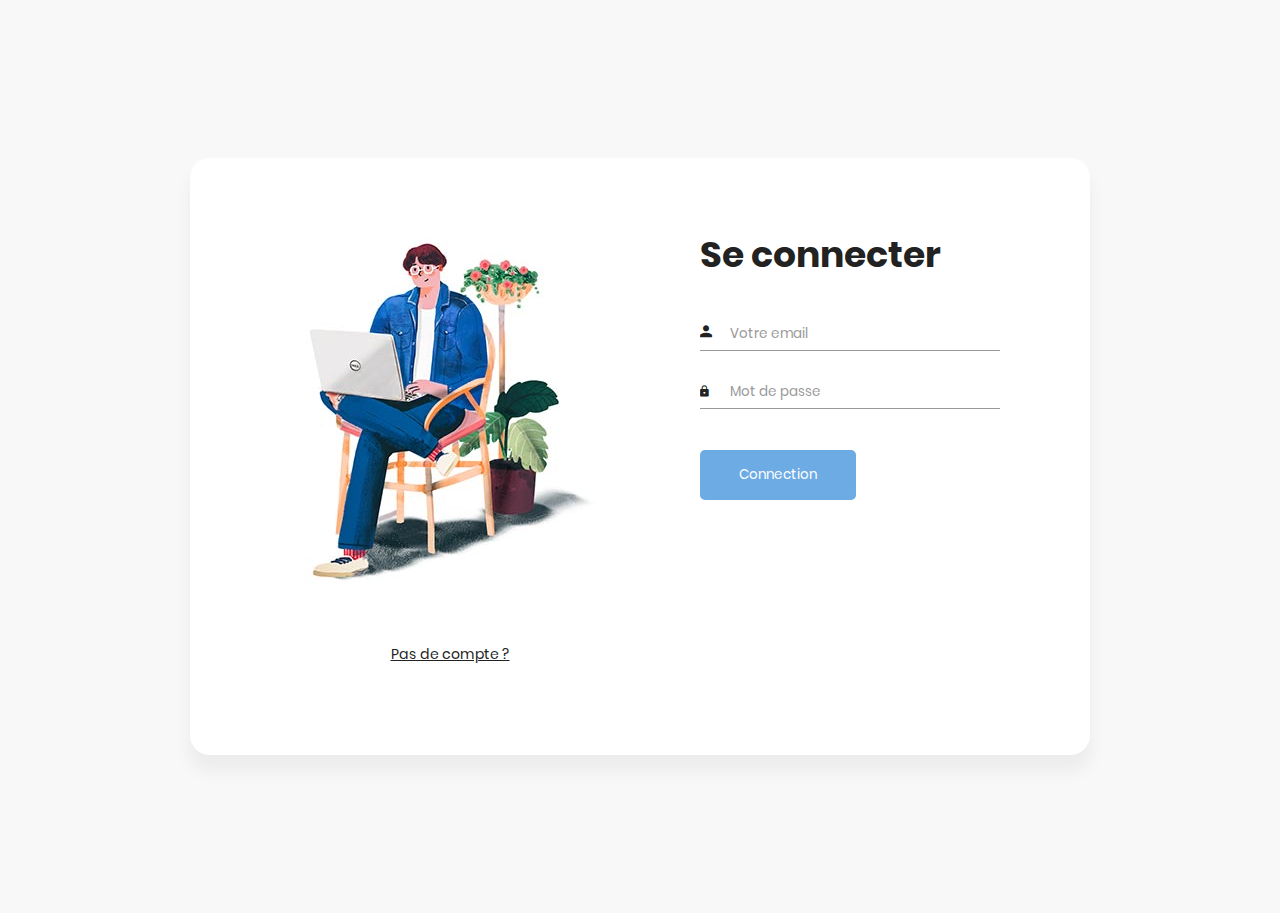
==== connexion.html @ 910027bc "Changement des fichiers de git" ====
<!DOCTYPE html>
<html lang="fr">
<head>
    <meta charset="UTF-8">
    <meta name="viewport" content="width=device-width, initial-scale=1.0">
    <meta http-equiv="X-UA-Compatible" content="ie=edge">
    <title>Connexion</title>

    <!-- Font Icon -->
    <link rel="stylesheet" href="assets/fonts/material-icon/css/material-design-iconic-font.min.css">

    <!-- Main css -->
    <link rel="stylesheet" href="assets/css/style.css">
</head>
<body>

    <div class="main">


        <!-- Sing in  Form -->
        <section class="sign-in">
            <div class="container">
                <div class="signin-content">
                    <div class="signin-image">
                        <figure><img src="assets/images/signin-image.jpg" alt="sing up image"></figure>
                        <a href="inscription.html" class="signup-image-link">Pas de compte ?</a>
                    </div>

                    <div class="signin-form">
                        <h2 class="form-title">Se connecter</h2>
                        <form method="POST" class="register-form" id="login-form">
                            <div class="form-group">
                                <label for="your_email"><i class="zmdi zmdi-account material-icons-name"></i></label>
                                <input type="email" name="your_email" id="your_email" placeholder="Votre email"/>
                            </div>
                            <div class="form-group">
                                <label for="your_pass"><i class="zmdi zmdi-lock"></i></label>
                                <input type="password" name="your_pass" id="your_pass" placeholder="Mot de passe"/>
                            </div>
                            <div class="form-group form-button">
                                <input type="submit" name="signin" id="signin" class="form-submit" value="Connection"/>
                            </div>
                        </form>
                        
                    </div>
                </div>
            </div>
        </section>

    </div>

    <!-- JS -->
    <script src="assets/vendor/jquery/jquery.min.js"></script>
    <script src="assets/js/main.js"></script>
</body><!-- This templates was made by Colorlib (https://colorlib.com) -->
</html>
---- assets/fonts/material-icon/css/material-design-iconic-font.min.css ----
@font-face{font-family:Material-Design-Iconic-Font;src:url(../fonts/Material-Design-Iconic-Font.woff2?v=2.2.0) format('woff2'),url(../fonts/Material-Design-Iconic-Font.woff?v=2.2.0) format('woff'),url(../fonts/Material-Design-Iconic-Font.ttf?v=2.2.0) format('truetype')}.zmdi{display:inline-block;font:normal normal normal 14px/1 'Material-Design-Iconic-Font';font-size:inherit;text-rendering:auto;-webkit-font-smoothing:antialiased;-moz-osx-font-smoothing:grayscale}.zmdi-hc-lg{font-size:1.33333333em;line-height:.75em;vertical-align:-15%}.zmdi-hc-2x{font-size:2em}.zmdi-hc-3x{font-size:3em}.zmdi-hc-4x{font-size:4em}.zmdi-hc-5x{font-size:5em}.zmdi-hc-fw{width:1.28571429em;text-align:center}.zmdi-hc-ul{padding-left:0;margin-left:2.14285714em;list-style-type:none}.zmdi-hc-ul>li{position:relative}.zmdi-hc-li{position:absolute;left:-2.14285714em;width:2.14285714em;top:.14285714em;text-align:center}.zmdi-hc-li.zmdi-hc-lg{left:-1.85714286em}.zmdi-hc-border{padding:.1em .25em;border:solid .1em #9e9e9e;border-radius:2px}.zmdi-hc-border-circle{padding:.1em .25em;border:solid .1em #9e9e9e;border-radius:50%}.zmdi.pull-left{float:left;margin-right:.15em}.zmdi.pull-right{float:right;margin-left:.15em}.zmdi-hc-spin{-webkit-animation:zmdi-spin 1.5s infinite linear;animation:zmdi-spin 1.5s infinite linear}.zmdi-hc-spin-reverse{-webkit-animation:zmdi-spin-reverse 1.5s infinite linear;animation:zmdi-spin-reverse 1.5s infinite linear}@-webkit-keyframes zmdi-spin{0%{-webkit-transform:rotate(0deg);transform:rotate(0deg)}100%{-webkit-transform:rotate(359deg);transform:rotate(359deg)}}@keyframes zmdi-spin{0%{-webkit-transform:rotate(0deg);transform:rotate(0deg)}100%{-webkit-transform:rotate(359deg);transform:rotate(359deg)}}@-webkit-keyframes zmdi-spin-reverse{0%{-webkit-transform:rotate(0deg);transform:rotate(0deg)}100%{-webkit-transform:rotate(-359deg);transform:rotate(-359deg)}}@keyframes zmdi-spin-reverse{0%{-webkit-transform:rotate(0deg);transform:rotate(0deg)}100%{-webkit-transform:rotate(-359deg);transform:rotate(-359deg)}}.zmdi-hc-rotate-90{-webkit-transform:rotate(90deg);-ms-transform:rotate(90deg);transform:rotate(90deg)}.zmdi-hc-rotate-180{-webkit-transform:rotate(180deg);-ms-transform:rotate(180deg);transform:rotate(180deg)}.zmdi-hc-rotate-270{-webkit-transform:rotate(270deg);-ms-transform:rotate(270deg);transform:rotate(270deg)}.zmdi-hc-flip-horizontal{-webkit-transform:scale(-1,1);-ms-transform:scale(-1,1);transform:scale(-1,1)}.zmdi-hc-flip-vertical{-webkit-transform:scale(1,-1);-ms-transform:scale(1,-1);transform:scale(1,-1)}.zmdi-hc-stack{position:relative;display:inline-block;width:2em;height:2em;line-height:2em;vertical-align:middle}.zmdi-hc-stack-1x,.zmdi-hc-stack-2x{position:absolute;left:0;width:100%;text-align:center}.zmdi-hc-stack-1x{line-height:inherit}.zmdi-hc-stack-2x{font-size:2em}.zmdi-hc-inverse{color:#fff}.zmdi-3d-rotation:before{content:'\f101'}.zmdi-airplane-off:before{content:'\f102'}.zmdi-airplane:before{content:'\f103'}.zmdi-album:before{content:'\f104'}.zmdi-archive:before{content:'\f105'}.zmdi-assignment-account:before{content:'\f106'}.zmdi-assignment-alert:before{content:'\f107'}.zmdi-assignment-check:before{content:'\f108'}.zmdi-assignment-o:before{content:'\f109'}.zmdi-assignment-return:before{content:'\f10a'}.zmdi-assignment-returned:before{content:'\f10b'}.zmdi-assignment:before{content:'\f10c'}.zmdi-attachment-alt:before{content:'\f10d'}.zmdi-attachment:before{content:'\f10e'}.zmdi-audio:before{content:'\f10f'}.zmdi-badge-check:before{content:'\f110'}.zmdi-balance-wallet:before{content:'\f111'}.zmdi-balance:before{content:'\f112'}.zmdi-battery-alert:before{content:'\f113'}.zmdi-battery-flash:before{content:'\f114'}.zmdi-battery-unknown:before{content:'\f115'}.zmdi-battery:before{content:'\f116'}.zmdi-bike:before{content:'\f117'}.zmdi-block-alt:before{content:'\f118'}.zmdi-block:before{content:'\f119'}.zmdi-boat:before{content:'\f11a'}.zmdi-book-image:before{content:'\f11b'}.zmdi-book:before{content:'\f11c'}.zmdi-bookmark-outline:before{content:'\f11d'}.zmdi-bookmark:before{content:'\f11e'}.zmdi-brush:before{content:'\f11f'}.zmdi-bug:before{content:'\f120'}.zmdi-bus:before{content:'\f121'}.zmdi-cake:before{content:'\f122'}.zmdi-car-taxi:before{content:'\f123'}.zmdi-car-wash:before{content:'\f124'}.zmdi-car:before{content:'\f125'}.zmdi-card-giftcard:before{content:'\f126'}.zmdi-card-membership:before{content:'\f127'}.zmdi-card-travel:before{content:'\f128'}.zmdi-card:before{content:'\f129'}.zmdi-case-check:before{content:'\f12a'}.zmdi-case-download:before{content:'\f12b'}.zmdi-case-play:before{content:'\f12c'}.zmdi-case:before{content:'\f12d'}.zmdi-cast-connected:before{content:'\f12e'}.zmdi-cast:before{content:'\f12f'}.zmdi-chart-donut:before{content:'\f130'}.zmdi-chart:before{content:'\f131'}.zmdi-city-alt:before{content:'\f132'}.zmdi-city:before{content:'\f133'}.zmdi-close-circle-o:before{content:'\f134'}.zmdi-close-circle:before{content:'\f135'}.zmdi-close:before{content:'\f136'}.zmdi-cocktail:before{content:'\f137'}.zmdi-code-setting:before{content:'\f138'}.zmdi-code-smartphone:before{content:'\f139'}.zmdi-code:before{content:'\f13a'}.zmdi-coffee:before{content:'\f13b'}.zmdi-collection-bookmark:before{content:'\f13c'}.zmdi-collection-case-play:before{content:'\f13d'}.zmdi-collection-folder-image:before{content:'\f13e'}.zmdi-collection-image-o:before{content:'\f13f'}.zmdi-collection-image:before{content:'\f140'}.zmdi-collection-item-1:before{content:'\f141'}.zmdi-collection-item-2:before{content:'\f142'}.zmdi-collection-item-3:before{content:'\f143'}.zmdi-collection-item-4:before{content:'\f144'}.zmdi-collection-item-5:before{content:'\f145'}.zmdi-collection-item-6:before{content:'\f146'}.zmdi-collection-item-7:before{content:'\f147'}.zmdi-collection-item-8:before{content:'\f148'}.zmdi-collection-item-9-plus:before{content:'\f149'}.zmdi-collection-item-9:before{content:'\f14a'}.zmdi-collection-item:before{content:'\f14b'}.zmdi-collection-music:before{content:'\f14c'}.zmdi-collection-pdf:before{content:'\f14d'}.zmdi-collection-plus:before{content:'\f14e'}.zmdi-collection-speaker:before{content:'\f14f'}.zmdi-collection-text:before{content:'\f150'}.zmdi-collection-video:before{content:'\f151'}.zmdi-compass:before{content:'\f152'}.zmdi-cutlery:before{content:'\f153'}.zmdi-delete:before{content:'\f154'}.zmdi-dialpad:before{content:'\f155'}.zmdi-dns:before{content:'\f156'}.zmdi-drink:before{content:'\f157'}.zmdi-edit:before{content:'\f158'}.zmdi-email-open:before{content:'\f159'}.zmdi-email:before{content:'\f15a'}.zmdi-eye-off:before{content:'\f15b'}.zmdi-eye:before{content:'\f15c'}.zmdi-eyedropper:before{content:'\f15d'}.zmdi-favorite-outline:before{content:'\f15e'}.zmdi-favorite:before{content:'\f15f'}.zmdi-filter-list:before{content:'\f160'}.zmdi-fire:before{content:'\f161'}.zmdi-flag:before{content:'\f162'}.zmdi-flare:before{content:'\f163'}.zmdi-flash-auto:before{content:'\f164'}.zmdi-flash-off:before{content:'\f165'}.zmdi-flash:before{content:'\f166'}.zmdi-flip:before{content:'\f167'}.zmdi-flower-alt:before{content:'\f168'}.zmdi-flower:before{content:'\f169'}.zmdi-font:before{content:'\f16a'}.zmdi-fullscreen-alt:before{content:'\f16b'}.zmdi-fullscreen-exit:before{content:'\f16c'}.zmdi-fullscreen:before{content:'\f16d'}.zmdi-functions:before{content:'\f16e'}.zmdi-gas-station:before{content:'\f16f'}.zmdi-gesture:before{content:'\f170'}.zmdi-globe-alt:before{content:'\f171'}.zmdi-globe-lock:before{content:'\f172'}.zmdi-globe:before{content:'\f173'}.zmdi-graduation-cap:before{content:'\f174'}.zmdi-home:before{content:'\f175'}.zmdi-hospital-alt:before{content:'\f176'}.zmdi-hospital:before{content:'\f177'}.zmdi-hotel:before{content:'\f178'}.zmdi-hourglass-alt:before{content:'\f179'}.zmdi-hourglass-outline:before{content:'\f17a'}.zmdi-hourglass:before{content:'\f17b'}.zmdi-http:before{content:'\f17c'}.zmdi-image-alt:before{content:'\f17d'}.zmdi-image-o:before{content:'\f17e'}.zmdi-image:before{content:'\f17f'}.zmdi-inbox:before{content:'\f180'}.zmdi-invert-colors-off:before{content:'\f181'}.zmdi-invert-colors:before{content:'\f182'}.zmdi-key:before{content:'\f183'}.zmdi-label-alt-outline:before{content:'\f184'}.zmdi-label-alt:before{content:'\f185'}.zmdi-label-heart:before{content:'\f186'}.zmdi-label:before{content:'\f187'}.zmdi-labels:before{content:'\f188'}.zmdi-lamp:before{content:'\f189'}.zmdi-landscape:before{content:'\f18a'}.zmdi-layers-off:before{content:'\f18b'}.zmdi-layers:before{content:'\f18c'}.zmdi-library:before{content:'\f18d'}.zmdi-link:before{content:'\f18e'}.zmdi-lock-open:before{content:'\f18f'}.zmdi-lock-outline:before{content:'\f190'}.zmdi-lock:before{content:'\f191'}.zmdi-mail-reply-all:before{content:'\f192'}.zmdi-mail-reply:before{content:'\f193'}.zmdi-mail-send:before{content:'\f194'}.zmdi-mall:before{content:'\f195'}.zmdi-map:before{content:'\f196'}.zmdi-menu:before{content:'\f197'}.zmdi-money-box:before{content:'\f198'}.zmdi-money-off:before{content:'\f199'}.zmdi-money:before{content:'\f19a'}.zmdi-more-vert:before{content:'\f19b'}.zmdi-more:before{content:'\f19c'}.zmdi-movie-alt:before{content:'\f19d'}.zmdi-movie:before{content:'\f19e'}.zmdi-nature-people:before{content:'\f19f'}.zmdi-nature:before{content:'\f1a0'}.zmdi-navigation:before{content:'\f1a1'}.zmdi-open-in-browser:before{content:'\f1a2'}.zmdi-open-in-new:before{content:'\f1a3'}.zmdi-palette:before{content:'\f1a4'}.zmdi-parking:before{content:'\f1a5'}.zmdi-pin-account:before{content:'\f1a6'}.zmdi-pin-assistant:before{content:'\f1a7'}.zmdi-pin-drop:before{content:'\f1a8'}.zmdi-pin-help:before{content:'\f1a9'}.zmdi-pin-off:before{content:'\f1aa'}.zmdi-pin:before{content:'\f1ab'}.zmdi-pizza:before{content:'\f1ac'}.zmdi-plaster:before{content:'\f1ad'}.zmdi-power-setting:before{content:'\f1ae'}.zmdi-power:before{content:'\f1af'}.zmdi-print:before{content:'\f1b0'}.zmdi-puzzle-piece:before{content:'\f1b1'}.zmdi-quote:before{content:'\f1b2'}.zmdi-railway:before{content:'\f1b3'}.zmdi-receipt:before{content:'\f1b4'}.zmdi-refresh-alt:before{content:'\f1b5'}.zmdi-refresh-sync-alert:before{content:'\f1b6'}.zmdi-refresh-sync-off:before{content:'\f1b7'}.zmdi-refresh-sync:before{content:'\f1b8'}.zmdi-refresh:before{content:'\f1b9'}.zmdi-roller:before{content:'\f1ba'}.zmdi-ruler:before{content:'\f1bb'}.zmdi-scissors:before{content:'\f1bc'}.zmdi-screen-rotation-lock:before{content:'\f1bd'}.zmdi-screen-rotation:before{content:'\f1be'}.zmdi-search-for:before{content:'\f1bf'}.zmdi-search-in-file:before{content:'\f1c0'}.zmdi-search-in-page:before{content:'\f1c1'}.zmdi-search-replace:before{content:'\f1c2'}.zmdi-search:before{content:'\f1c3'}.zmdi-seat:before{content:'\f1c4'}.zmdi-settings-square:before{content:'\f1c5'}.zmdi-settings:before{content:'\f1c6'}.zmdi-shield-check:before{content:'\f1c7'}.zmdi-shield-security:before{content:'\f1c8'}.zmdi-shopping-basket:before{content:'\f1c9'}.zmdi-shopping-cart-plus:before{content:'\f1ca'}.zmdi-shopping-cart:before{content:'\f1cb'}.zmdi-sign-in:before{content:'\f1cc'}.zmdi-sort-amount-asc:before{content:'\f1cd'}.zmdi-sort-amount-desc:before{content:'\f1ce'}.zmdi-sort-asc:before{content:'\f1cf'}.zmdi-sort-desc:before{content:'\f1d0'}.zmdi-spellcheck:before{content:'\f1d1'}.zmdi-storage:before{content:'\f1d2'}.zmdi-store-24:before{content:'\f1d3'}.zmdi-store:before{content:'\f1d4'}.zmdi-subway:before{content:'\f1d5'}.zmdi-sun:before{content:'\f1d6'}.zmdi-tab-unselected:before{content:'\f1d7'}.zmdi-tab:before{content:'\f1d8'}.zmdi-tag-close:before{content:'\f1d9'}.zmdi-tag-more:before{content:'\f1da'}.zmdi-tag:before{content:'\f1db'}.zmdi-thumb-down:before{content:'\f1dc'}.zmdi-thumb-up-down:before{content:'\f1dd'}.zmdi-thumb-up:before{content:'\f1de'}.zmdi-ticket-star:before{content:'\f1df'}.zmdi-toll:before{content:'\f1e0'}.zmdi-toys:before{content:'\f1e1'}.zmdi-traffic:before{content:'\f1e2'}.zmdi-translate:before{content:'\f1e3'}.zmdi-triangle-down:before{content:'\f1e4'}.zmdi-triangle-up:before{content:'\f1e5'}.zmdi-truck:before{content:'\f1e6'}.zmdi-turning-sign:before{content:'\f1e7'}.zmdi-wallpaper:before{content:'\f1e8'}.zmdi-washing-machine:before{content:'\f1e9'}.zmdi-window-maximize:before{content:'\f1ea'}.zmdi-window-minimize:before{content:'\f1eb'}.zmdi-window-restore:before{content:'\f1ec'}.zmdi-wrench:before{content:'\f1ed'}.zmdi-zoom-in:before{content:'\f1ee'}.zmdi-zoom-out:before{content:'\f1ef'}.zmdi-alert-circle-o:before{content:'\f1f0'}.zmdi-alert-circle:before{content:'\f1f1'}.zmdi-alert-octagon:before{content:'\f1f2'}.zmdi-alert-polygon:before{content:'\f1f3'}.zmdi-alert-triangle:before{content:'\f1f4'}.zmdi-help-outline:before{content:'\f1f5'}.zmdi-help:before{content:'\f1f6'}.zmdi-info-outline:before{content:'\f1f7'}.zmdi-info:before{content:'\f1f8'}.zmdi-notifications-active:before{content:'\f1f9'}.zmdi-notifications-add:before{content:'\f1fa'}.zmdi-notifications-none:before{content:'\f1fb'}.zmdi-notifications-off:before{content:'\f1fc'}.zmdi-notifications-paused:before{content:'\f1fd'}.zmdi-notifications:before{content:'\f1fe'}.zmdi-account-add:before{content:'\f1ff'}.zmdi-account-box-mail:before{content:'\f200'}.zmdi-account-box-o:before{content:'\f201'}.zmdi-account-box-phone:before{content:'\f202'}.zmdi-account-box:before{content:'\f203'}.zmdi-account-calendar:before{content:'\f204'}.zmdi-account-circle:before{content:'\f205'}.zmdi-account-o:before{content:'\f206'}.zmdi-account:before{content:'\f207'}.zmdi-accounts-add:before{content:'\f208'}.zmdi-accounts-alt:before{content:'\f209'}.zmdi-accounts-list-alt:before{content:'\f20a'}.zmdi-accounts-list:before{content:'\f20b'}.zmdi-accounts-outline:before{content:'\f20c'}.zmdi-accounts:before{content:'\f20d'}.zmdi-face:before{content:'\f20e'}.zmdi-female:before{content:'\f20f'}.zmdi-male-alt:before{content:'\f210'}.zmdi-male-female:before{content:'\f211'}.zmdi-male:before{content:'\f212'}.zmdi-mood-bad:before{content:'\f213'}.zmdi-mood:before{content:'\f214'}.zmdi-run:before{content:'\f215'}.zmdi-walk:before{content:'\f216'}.zmdi-cloud-box:before{content:'\f217'}.zmdi-cloud-circle:before{content:'\f218'}.zmdi-cloud-done:before{content:'\f219'}.zmdi-cloud-download:before{content:'\f21a'}.zmdi-cloud-off:before{content:'\f21b'}.zmdi-cloud-outline-alt:before{content:'\f21c'}.zmdi-cloud-outline:before{content:'\f21d'}.zmdi-cloud-upload:before{content:'\f21e'}.zmdi-cloud:before{content:'\f21f'}.zmdi-download:before{content:'\f220'}.zmdi-file-plus:before{content:'\f221'}.zmdi-file-text:before{content:'\f222'}.zmdi-file:before{content:'\f223'}.zmdi-folder-outline:before{content:'\f224'}.zmdi-folder-person:before{content:'\f225'}.zmdi-folder-star-alt:before{content:'\f226'}.zmdi-folder-star:before{content:'\f227'}.zmdi-folder:before{content:'\f228'}.zmdi-gif:before{content:'\f229'}.zmdi-upload:before{content:'\f22a'}.zmdi-border-all:before{content:'\f22b'}.zmdi-border-bottom:before{content:'\f22c'}.zmdi-border-clear:before{content:'\f22d'}.zmdi-border-color:before{content:'\f22e'}.zmdi-border-horizontal:before{content:'\f22f'}.zmdi-border-inner:before{content:'\f230'}.zmdi-border-left:before{content:'\f231'}.zmdi-border-outer:before{content:'\f232'}.zmdi-border-right:before{content:'\f233'}.zmdi-border-style:before{content:'\f234'}.zmdi-border-top:before{content:'\f235'}.zmdi-border-vertical:before{content:'\f236'}.zmdi-copy:before{content:'\f237'}.zmdi-crop:before{content:'\f238'}.zmdi-format-align-center:before{content:'\f239'}.zmdi-format-align-justify:before{content:'\f23a'}.zmdi-format-align-left:before{content:'\f23b'}.zmdi-format-align-right:before{content:'\f23c'}.zmdi-format-bold:before{content:'\f23d'}.zmdi-format-clear-all:before{content:'\f23e'}.zmdi-format-clear:before{content:'\f23f'}.zmdi-format-color-fill:before{content:'\f240'}.zmdi-format-color-reset:before{content:'\f241'}.zmdi-format-color-text:before{content:'\f242'}.zmdi-format-indent-decrease:before{content:'\f243'}.zmdi-format-indent-increase:before{content:'\f244'}.zmdi-format-italic:before{content:'\f245'}.zmdi-format-line-spacing:before{content:'\f246'}.zmdi-format-list-bulleted:before{content:'\f247'}.zmdi-format-list-numbered:before{content:'\f248'}.zmdi-format-ltr:before{content:'\f249'}.zmdi-format-rtl:before{content:'\f24a'}.zmdi-format-size:before{content:'\f24b'}.zmdi-format-strikethrough-s:before{content:'\f24c'}.zmdi-format-strikethrough:before{content:'\f24d'}.zmdi-format-subject:before{content:'\f24e'}.zmdi-format-underlined:before{content:'\f24f'}.zmdi-format-valign-bottom:before{content:'\f250'}.zmdi-format-valign-center:before{content:'\f251'}.zmdi-format-valign-top:before{content:'\f252'}.zmdi-redo:before{content:'\f253'}.zmdi-select-all:before{content:'\f254'}.zmdi-space-bar:before{content:'\f255'}.zmdi-text-format:before{content:'\f256'}.zmdi-transform:before{content:'\f257'}.zmdi-undo:before{content:'\f258'}.zmdi-wrap-text:before{content:'\f259'}.zmdi-comment-alert:before{content:'\f25a'}.zmdi-comment-alt-text:before{content:'\f25b'}.zmdi-comment-alt:before{content:'\f25c'}.zmdi-comment-edit:before{content:'\f25d'}.zmdi-comment-image:before{content:'\f25e'}.zmdi-comment-list:before{content:'\f25f'}.zmdi-comment-more:before{content:'\f260'}.zmdi-comment-outline:before{content:'\f261'}.zmdi-comment-text-alt:before{content:'\f262'}.zmdi-comment-text:before{content:'\f263'}.zmdi-comment-video:before{content:'\f264'}.zmdi-comment:before{content:'\f265'}.zmdi-comments:before{content:'\f266'}.zmdi-check-all:before{content:'\f267'}.zmdi-check-circle-u:before{content:'\f268'}.zmdi-check-circle:before{content:'\f269'}.zmdi-check-square:before{content:'\f26a'}.zmdi-check:before{content:'\f26b'}.zmdi-circle-o:before{content:'\f26c'}.zmdi-circle:before{content:'\f26d'}.zmdi-dot-circle-alt:before{content:'\f26e'}.zmdi-dot-circle:before{content:'\f26f'}.zmdi-minus-circle-outline:before{content:'\f270'}.zmdi-minus-circle:before{content:'\f271'}.zmdi-minus-square:before{content:'\f272'}.zmdi-minus:before{content:'\f273'}.zmdi-plus-circle-o-duplicate:before{content:'\f274'}.zmdi-plus-circle-o:before{content:'\f275'}.zmdi-plus-circle:before{content:'\f276'}.zmdi-plus-square:before{content:'\f277'}.zmdi-plus:before{content:'\f278'}.zmdi-square-o:before{content:'\f279'}.zmdi-star-circle:before{content:'\f27a'}.zmdi-star-half:before{content:'\f27b'}.zmdi-star-outline:before{content:'\f27c'}.zmdi-star:before{content:'\f27d'}.zmdi-bluetooth-connected:before{content:'\f27e'}.zmdi-bluetooth-off:before{content:'\f27f'}.zmdi-bluetooth-search:before{content:'\f280'}.zmdi-bluetooth-setting:before{content:'\f281'}.zmdi-bluetooth:before{content:'\f282'}.zmdi-camera-add:before{content:'\f283'}.zmdi-camera-alt:before{content:'\f284'}.zmdi-camera-bw:before{content:'\f285'}.zmdi-camera-front:before{content:'\f286'}.zmdi-camera-mic:before{content:'\f287'}.zmdi-camera-party-mode:before{content:'\f288'}.zmdi-camera-rear:before{content:'\f289'}.zmdi-camera-roll:before{content:'\f28a'}.zmdi-camera-switch:before{content:'\f28b'}.zmdi-camera:before{content:'\f28c'}.zmdi-card-alert:before{content:'\f28d'}.zmdi-card-off:before{content:'\f28e'}.zmdi-card-sd:before{content:'\f28f'}.zmdi-card-sim:before{content:'\f290'}.zmdi-desktop-mac:before{content:'\f291'}.zmdi-desktop-windows:before{content:'\f292'}.zmdi-device-hub:before{content:'\f293'}.zmdi-devices-off:before{content:'\f294'}.zmdi-devices:before{content:'\f295'}.zmdi-dock:before{content:'\f296'}.zmdi-floppy:before{content:'\f297'}.zmdi-gamepad:before{content:'\f298'}.zmdi-gps-dot:before{content:'\f299'}.zmdi-gps-off:before{content:'\f29a'}.zmdi-gps:before{content:'\f29b'}.zmdi-headset-mic:before{content:'\f29c'}.zmdi-headset:before{content:'\f29d'}.zmdi-input-antenna:before{content:'\f29e'}.zmdi-input-composite:before{content:'\f29f'}.zmdi-input-hdmi:before{content:'\f2a0'}.zmdi-input-power:before{content:'\f2a1'}.zmdi-input-svideo:before{content:'\f2a2'}.zmdi-keyboard-hide:before{content:'\f2a3'}.zmdi-keyboard:before{content:'\f2a4'}.zmdi-laptop-chromebook:before{content:'\f2a5'}.zmdi-laptop-mac:before{content:'\f2a6'}.zmdi-laptop:before{content:'\f2a7'}.zmdi-mic-off:before{content:'\f2a8'}.zmdi-mic-outline:before{content:'\f2a9'}.zmdi-mic-setting:before{content:'\f2aa'}.zmdi-mic:before{content:'\f2ab'}.zmdi-mouse:before{content:'\f2ac'}.zmdi-network-alert:before{content:'\f2ad'}.zmdi-network-locked:before{content:'\f2ae'}.zmdi-network-off:before{content:'\f2af'}.zmdi-network-outline:before{content:'\f2b0'}.zmdi-network-setting:before{content:'\f2b1'}.zmdi-network:before{content:'\f2b2'}.zmdi-phone-bluetooth:before{content:'\f2b3'}.zmdi-phone-end:before{content:'\f2b4'}.zmdi-phone-forwarded:before{content:'\f2b5'}.zmdi-phone-in-talk:before{content:'\f2b6'}.zmdi-phone-locked:before{content:'\f2b7'}.zmdi-phone-missed:before{content:'\f2b8'}.zmdi-phone-msg:before{content:'\f2b9'}.zmdi-phone-paused:before{content:'\f2ba'}.zmdi-phone-ring:before{content:'\f2bb'}.zmdi-phone-setting:before{content:'\f2bc'}.zmdi-phone-sip:before{content:'\f2bd'}.zmdi-phone:before{content:'\f2be'}.zmdi-portable-wifi-changes:before{content:'\f2bf'}.zmdi-portable-wifi-off:before{content:'\f2c0'}.zmdi-portable-wifi:before{content:'\f2c1'}.zmdi-radio:before{content:'\f2c2'}.zmdi-reader:before{content:'\f2c3'}.zmdi-remote-control-alt:before{content:'\f2c4'}.zmdi-remote-control:before{content:'\f2c5'}.zmdi-router:before{content:'\f2c6'}.zmdi-scanner:before{content:'\f2c7'}.zmdi-smartphone-android:before{content:'\f2c8'}.zmdi-smartphone-download:before{content:'\f2c9'}.zmdi-smartphone-erase:before{content:'\f2ca'}.zmdi-smartphone-info:before{content:'\f2cb'}.zmdi-smartphone-iphone:before{content:'\f2cc'}.zmdi-smartphone-landscape-lock:before{content:'\f2cd'}.zmdi-smartphone-landscape:before{content:'\f2ce'}.zmdi-smartphone-lock:before{content:'\f2cf'}.zmdi-smartphone-portrait-lock:before{content:'\f2d0'}.zmdi-smartphone-ring:before{content:'\f2d1'}.zmdi-smartphone-setting:before{content:'\f2d2'}.zmdi-smartphone-setup:before{content:'\f2d3'}.zmdi-smartphone:before{content:'\f2d4'}.zmdi-speaker:before{content:'\f2d5'}.zmdi-tablet-android:before{content:'\f2d6'}.zmdi-tablet-mac:before{content:'\f2d7'}.zmdi-tablet:before{content:'\f2d8'}.zmdi-tv-alt-play:before{content:'\f2d9'}.zmdi-tv-list:before{content:'\f2da'}.zmdi-tv-play:before{content:'\f2db'}.zmdi-tv:before{content:'\f2dc'}.zmdi-usb:before{content:'\f2dd'}.zmdi-videocam-off:before{content:'\f2de'}.zmdi-videocam-switch:before{content:'\f2df'}.zmdi-videocam:before{content:'\f2e0'}.zmdi-watch:before{content:'\f2e1'}.zmdi-wifi-alt-2:before{content:'\f2e2'}.zmdi-wifi-alt:before{content:'\f2e3'}.zmdi-wifi-info:before{content:'\f2e4'}.zmdi-wifi-lock:before{content:'\f2e5'}.zmdi-wifi-off:before{content:'\f2e6'}.zmdi-wifi-outline:before{content:'\f2e7'}.zmdi-wifi:before{content:'\f2e8'}.zmdi-arrow-left-bottom:before{content:'\f2e9'}.zmdi-arrow-left:before{content:'\f2ea'}.zmdi-arrow-merge:before{content:'\f2eb'}.zmdi-arrow-missed:before{content:'\f2ec'}.zmdi-arrow-right-top:before{content:'\f2ed'}.zmdi-arrow-right:before{content:'\f2ee'}.zmdi-arrow-split:before{content:'\f2ef'}.zmdi-arrows:before{content:'\f2f0'}.zmdi-caret-down-circle:before{content:'\f2f1'}.zmdi-caret-down:before{content:'\f2f2'}.zmdi-caret-left-circle:before{content:'\f2f3'}.zmdi-caret-left:before{content:'\f2f4'}.zmdi-caret-right-circle:before{content:'\f2f5'}.zmdi-caret-right:before{content:'\f2f6'}.zmdi-caret-up-circle:before{content:'\f2f7'}.zmdi-caret-up:before{content:'\f2f8'}.zmdi-chevron-down:before{content:'\f2f9'}.zmdi-chevron-left:before{content:'\f2fa'}.zmdi-chevron-right:before{content:'\f2fb'}.zmdi-chevron-up:before{content:'\f2fc'}.zmdi-forward:before{content:'\f2fd'}.zmdi-long-arrow-down:before{content:'\f2fe'}.zmdi-long-arrow-left:before{content:'\f2ff'}.zmdi-long-arrow-return:before{content:'\f300'}.zmdi-long-arrow-right:before{content:'\f301'}.zmdi-long-arrow-tab:before{content:'\f302'}.zmdi-long-arrow-up:before{content:'\f303'}.zmdi-rotate-ccw:before{content:'\f304'}.zmdi-rotate-cw:before{content:'\f305'}.zmdi-rotate-left:before{content:'\f306'}.zmdi-rotate-right:before{content:'\f307'}.zmdi-square-down:before{content:'\f308'}.zmdi-square-right:before{content:'\f309'}.zmdi-swap-alt:before{content:'\f30a'}.zmdi-swap-vertical-circle:before{content:'\f30b'}.zmdi-swap-vertical:before{content:'\f30c'}.zmdi-swap:before{content:'\f30d'}.zmdi-trending-down:before{content:'\f30e'}.zmdi-trending-flat:before{content:'\f30f'}.zmdi-trending-up:before{content:'\f310'}.zmdi-unfold-less:before{content:'\f311'}.zmdi-unfold-more:before{content:'\f312'}.zmdi-apps:before{content:'\f313'}.zmdi-grid-off:before{content:'\f314'}.zmdi-grid:before{content:'\f315'}.zmdi-view-agenda:before{content:'\f316'}.zmdi-view-array:before{content:'\f317'}.zmdi-view-carousel:before{content:'\f318'}.zmdi-view-column:before{content:'\f319'}.zmdi-view-comfy:before{content:'\f31a'}.zmdi-view-compact:before{content:'\f31b'}.zmdi-view-dashboard:before{content:'\f31c'}.zmdi-view-day:before{content:'\f31d'}.zmdi-view-headline:before{content:'\f31e'}.zmdi-view-list-alt:before{content:'\f31f'}.zmdi-view-list:before{content:'\f320'}.zmdi-view-module:before{content:'\f321'}.zmdi-view-quilt:before{content:'\f322'}.zmdi-view-stream:before{content:'\f323'}.zmdi-view-subtitles:before{content:'\f324'}.zmdi-view-toc:before{content:'\f325'}.zmdi-view-web:before{content:'\f326'}.zmdi-view-week:before{content:'\f327'}.zmdi-widgets:before{content:'\f328'}.zmdi-alarm-check:before{content:'\f329'}.zmdi-alarm-off:before{content:'\f32a'}.zmdi-alarm-plus:before{content:'\f32b'}.zmdi-alarm-snooze:before{content:'\f32c'}.zmdi-alarm:before{content:'\f32d'}.zmdi-calendar-alt:before{content:'\f32e'}.zmdi-calendar-check:before{content:'\f32f'}.zmdi-calendar-close:before{content:'\f330'}.zmdi-calendar-note:before{content:'\f331'}.zmdi-calendar:before{content:'\f332'}.zmdi-time-countdown:before{content:'\f333'}.zmdi-time-interval:before{content:'\f334'}.zmdi-time-restore-setting:before{content:'\f335'}.zmdi-time-restore:before{content:'\f336'}.zmdi-time:before{content:'\f337'}.zmdi-timer-off:before{content:'\f338'}.zmdi-timer:before{content:'\f339'}.zmdi-android-alt:before{content:'\f33a'}.zmdi-android:before{content:'\f33b'}.zmdi-apple:before{content:'\f33c'}.zmdi-behance:before{content:'\f33d'}.zmdi-codepen:before{content:'\f33e'}.zmdi-dribbble:before{content:'\f33f'}.zmdi-dropbox:before{content:'\f340'}.zmdi-evernote:before{content:'\f341'}.zmdi-facebook-box:before{content:'\f342'}.zmdi-facebook:before{content:'\f343'}.zmdi-github-box:before{content:'\f344'}.zmdi-github:before{content:'\f345'}.zmdi-google-drive:before{content:'\f346'}.zmdi-google-earth:before{content:'\f347'}.zmdi-google-glass:before{content:'\f348'}.zmdi-google-maps:before{content:'\f349'}.zmdi-google-pages:before{content:'\f34a'}.zmdi-google-play:before{content:'\f34b'}.zmdi-google-plus-box:before{content:'\f34c'}.zmdi-google-plus:before{content:'\f34d'}.zmdi-google:before{content:'\f34e'}.zmdi-instagram:before{content:'\f34f'}.zmdi-language-css3:before{content:'\f350'}.zmdi-language-html5:before{content:'\f351'}.zmdi-language-javascript:before{content:'\f352'}.zmdi-language-python-alt:before{content:'\f353'}.zmdi-language-python:before{content:'\f354'}.zmdi-lastfm:before{content:'\f355'}.zmdi-linkedin-box:before{content:'\f356'}.zmdi-paypal:before{content:'\f357'}.zmdi-pinterest-box:before{content:'\f358'}.zmdi-pocket:before{content:'\f359'}.zmdi-polymer:before{content:'\f35a'}.zmdi-share:before{content:'\f35b'}.zmdi-stackoverflow:before{content:'\f35c'}.zmdi-steam-square:before{content:'\f35d'}.zmdi-steam:before{content:'\f35e'}.zmdi-twitter-box:before{content:'\f35f'}.zmdi-twitter:before{content:'\f360'}.zmdi-vk:before{content:'\f361'}.zmdi-wikipedia:before{content:'\f362'}.zmdi-windows:before{content:'\f363'}.zmdi-aspect-ratio-alt:before{content:'\f364'}.zmdi-aspect-ratio:before{content:'\f365'}.zmdi-blur-circular:before{content:'\f366'}.zmdi-blur-linear:before{content:'\f367'}.zmdi-blur-off:before{content:'\f368'}.zmdi-blur:before{content:'\f369'}.zmdi-brightness-2:before{content:'\f36a'}.zmdi-brightness-3:before{content:'\f36b'}.zmdi-brightness-4:before{content:'\f36c'}.zmdi-brightness-5:before{content:'\f36d'}.zmdi-brightness-6:before{content:'\f36e'}.zmdi-brightness-7:before{content:'\f36f'}.zmdi-brightness-auto:before{content:'\f370'}.zmdi-brightness-setting:before{content:'\f371'}.zmdi-broken-image:before{content:'\f372'}.zmdi-center-focus-strong:before{content:'\f373'}.zmdi-center-focus-weak:before{content:'\f374'}.zmdi-compare:before{content:'\f375'}.zmdi-crop-16-9:before{content:'\f376'}.zmdi-crop-3-2:before{content:'\f377'}.zmdi-crop-5-4:before{content:'\f378'}.zmdi-crop-7-5:before{content:'\f379'}.zmdi-crop-din:before{content:'\f37a'}.zmdi-crop-free:before{content:'\f37b'}.zmdi-crop-landscape:before{content:'\f37c'}.zmdi-crop-portrait:before{content:'\f37d'}.zmdi-crop-square:before{content:'\f37e'}.zmdi-exposure-alt:before{content:'\f37f'}.zmdi-exposure:before{content:'\f380'}.zmdi-filter-b-and-w:before{content:'\f381'}.zmdi-filter-center-focus:before{content:'\f382'}.zmdi-filter-frames:before{content:'\f383'}.zmdi-filter-tilt-shift:before{content:'\f384'}.zmdi-gradient:before{content:'\f385'}.zmdi-grain:before{content:'\f386'}.zmdi-graphic-eq:before{content:'\f387'}.zmdi-hdr-off:before{content:'\f388'}.zmdi-hdr-strong:before{content:'\f389'}.zmdi-hdr-weak:before{content:'\f38a'}.zmdi-hdr:before{content:'\f38b'}.zmdi-iridescent:before{content:'\f38c'}.zmdi-leak-off:before{content:'\f38d'}.zmdi-leak:before{content:'\f38e'}.zmdi-looks:before{content:'\f38f'}.zmdi-loupe:before{content:'\f390'}.zmdi-panorama-horizontal:before{content:'\f391'}.zmdi-panorama-vertical:before{content:'\f392'}.zmdi-panorama-wide-angle:before{content:'\f393'}.zmdi-photo-size-select-large:before{content:'\f394'}.zmdi-photo-size-select-small:before{content:'\f395'}.zmdi-picture-in-picture:before{content:'\f396'}.zmdi-slideshow:before{content:'\f397'}.zmdi-texture:before{content:'\f398'}.zmdi-tonality:before{content:'\f399'}.zmdi-vignette:before{content:'\f39a'}.zmdi-wb-auto:before{content:'\f39b'}.zmdi-eject-alt:before{content:'\f39c'}.zmdi-eject:before{content:'\f39d'}.zmdi-equalizer:before{content:'\f39e'}.zmdi-fast-forward:before{content:'\f39f'}.zmdi-fast-rewind:before{content:'\f3a0'}.zmdi-forward-10:before{content:'\f3a1'}.zmdi-forward-30:before{content:'\f3a2'}.zmdi-forward-5:before{content:'\f3a3'}.zmdi-hearing:before{content:'\f3a4'}.zmdi-pause-circle-outline:before{content:'\f3a5'}.zmdi-pause-circle:before{content:'\f3a6'}.zmdi-pause:before{content:'\f3a7'}.zmdi-play-circle-outline:before{content:'\f3a8'}.zmdi-play-circle:before{content:'\f3a9'}.zmdi-play:before{content:'\f3aa'}.zmdi-playlist-audio:before{content:'\f3ab'}.zmdi-playlist-plus:before{content:'\f3ac'}.zmdi-repeat-one:before{content:'\f3ad'}.zmdi-repeat:before{content:'\f3ae'}.zmdi-replay-10:before{content:'\f3af'}.zmdi-replay-30:before{content:'\f3b0'}.zmdi-replay-5:before{content:'\f3b1'}.zmdi-replay:before{content:'\f3b2'}.zmdi-shuffle:before{content:'\f3b3'}.zmdi-skip-next:before{content:'\f3b4'}.zmdi-skip-previous:before{content:'\f3b5'}.zmdi-stop:before{content:'\f3b6'}.zmdi-surround-sound:before{content:'\f3b7'}.zmdi-tune:before{content:'\f3b8'}.zmdi-volume-down:before{content:'\f3b9'}.zmdi-volume-mute:before{content:'\f3ba'}.zmdi-volume-off:before{content:'\f3bb'}.zmdi-volume-up:before{content:'\f3bc'}.zmdi-n-1-square:before{content:'\f3bd'}.zmdi-n-2-square:before{content:'\f3be'}.zmdi-n-3-square:before{content:'\f3bf'}.zmdi-n-4-square:before{content:'\f3c0'}.zmdi-n-5-square:before{content:'\f3c1'}.zmdi-n-6-square:before{content:'\f3c2'}.zmdi-neg-1:before{content:'\f3c3'}.zmdi-neg-2:before{content:'\f3c4'}.zmdi-plus-1:before{content:'\f3c5'}.zmdi-plus-2:before{content:'\f3c6'}.zmdi-sec-10:before{content:'\f3c7'}.zmdi-sec-3:before{content:'\f3c8'}.zmdi-zero:before{content:'\f3c9'}.zmdi-airline-seat-flat-angled:before{content:'\f3ca'}.zmdi-airline-seat-flat:before{content:'\f3cb'}.zmdi-airline-seat-individual-suite:before{content:'\f3cc'}.zmdi-airline-seat-legroom-extra:before{content:'\f3cd'}.zmdi-airline-seat-legroom-normal:before{content:'\f3ce'}.zmdi-airline-seat-legroom-reduced:before{content:'\f3cf'}.zmdi-airline-seat-recline-extra:before{content:'\f3d0'}.zmdi-airline-seat-recline-normal:before{content:'\f3d1'}.zmdi-airplay:before{content:'\f3d2'}.zmdi-closed-caption:before{content:'\f3d3'}.zmdi-confirmation-number:before{content:'\f3d4'}.zmdi-developer-board:before{content:'\f3d5'}.zmdi-disc-full:before{content:'\f3d6'}.zmdi-explicit:before{content:'\f3d7'}.zmdi-flight-land:before{content:'\f3d8'}.zmdi-flight-takeoff:before{content:'\f3d9'}.zmdi-flip-to-back:before{content:'\f3da'}.zmdi-flip-to-front:before{content:'\f3db'}.zmdi-group-work:before{content:'\f3dc'}.zmdi-hd:before{content:'\f3dd'}.zmdi-hq:before{content:'\f3de'}.zmdi-markunread-mailbox:before{content:'\f3df'}.zmdi-memory:before{content:'\f3e0'}.zmdi-nfc:before{content:'\f3e1'}.zmdi-play-for-work:before{content:'\f3e2'}.zmdi-power-input:before{content:'\f3e3'}.zmdi-present-to-all:before{content:'\f3e4'}.zmdi-satellite:before{content:'\f3e5'}.zmdi-tap-and-play:before{content:'\f3e6'}.zmdi-vibration:before{content:'\f3e7'}.zmdi-voicemail:before{content:'\f3e8'}.zmdi-group:before{content:'\f3e9'}.zmdi-rss:before{content:'\f3ea'}.zmdi-shape:before{content:'\f3eb'}.zmdi-spinner:before{content:'\f3ec'}.zmdi-ungroup:before{content:'\f3ed'}.zmdi-500px:before{content:'\f3ee'}.zmdi-8tracks:before{content:'\f3ef'}.zmdi-amazon:before{content:'\f3f0'}.zmdi-blogger:before{content:'\f3f1'}.zmdi-delicious:before{content:'\f3f2'}.zmdi-disqus:before{content:'\f3f3'}.zmdi-flattr:before{content:'\f3f4'}.zmdi-flickr:before{content:'\f3f5'}.zmdi-github-alt:before{content:'\f3f6'}.zmdi-google-old:before{content:'\f3f7'}.zmdi-linkedin:before{content:'\f3f8'}.zmdi-odnoklassniki:before{content:'\f3f9'}.zmdi-outlook:before{content:'\f3fa'}.zmdi-paypal-alt:before{content:'\f3fb'}.zmdi-pinterest:before{content:'\f3fc'}.zmdi-playstation:before{content:'\f3fd'}.zmdi-reddit:before{content:'\f3fe'}.zmdi-skype:before{content:'\f3ff'}.zmdi-slideshare:before{content:'\f400'}.zmdi-soundcloud:before{content:'\f401'}.zmdi-tumblr:before{content:'\f402'}.zmdi-twitch:before{content:'\f403'}.zmdi-vimeo:before{content:'\f404'}.zmdi-whatsapp:before{content:'\f405'}.zmdi-xbox:before{content:'\f406'}.zmdi-yahoo:before{content:'\f407'}.zmdi-youtube-play:before{content:'\f408'}.zmdi-youtube:before{content:'\f409'}.zmdi-3d-rotation:before{content:'\f101'}.zmdi-airplane-off:before{content:'\f102'}.zmdi-airplane:before{content:'\f103'}.zmdi-album:before{content:'\f104'}.zmdi-archive:before{content:'\f105'}.zmdi-assignment-account:before{content:'\f106'}.zmdi-assignment-alert:before{content:'\f107'}.zmdi-assignment-check:before{content:'\f108'}.zmdi-assignment-o:before{content:'\f109'}.zmdi-assignment-return:before{content:'\f10a'}.zmdi-assignment-returned:before{content:'\f10b'}.zmdi-assignment:before{content:'\f10c'}.zmdi-attachment-alt:before{content:'\f10d'}.zmdi-attachment:before{content:'\f10e'}.zmdi-audio:before{content:'\f10f'}.zmdi-badge-check:before{content:'\f110'}.zmdi-balance-wallet:before{content:'\f111'}.zmdi-balance:before{content:'\f112'}.zmdi-battery-alert:before{content:'\f113'}.zmdi-battery-flash:before{content:'\f114'}.zmdi-battery-unknown:before{content:'\f115'}.zmdi-battery:before{content:'\f116'}.zmdi-bike:before{content:'\f117'}.zmdi-block-alt:before{content:'\f118'}.zmdi-block:before{content:'\f119'}.zmdi-boat:before{content:'\f11a'}.zmdi-book-image:before{content:'\f11b'}.zmdi-book:before{content:'\f11c'}.zmdi-bookmark-outline:before{content:'\f11d'}.zmdi-bookmark:before{content:'\f11e'}.zmdi-brush:before{content:'\f11f'}.zmdi-bug:before{content:'\f120'}.zmdi-bus:before{content:'\f121'}.zmdi-cake:before{content:'\f122'}.zmdi-car-taxi:before{content:'\f123'}.zmdi-car-wash:before{content:'\f124'}.zmdi-car:before{content:'\f125'}.zmdi-card-giftcard:before{content:'\f126'}.zmdi-card-membership:before{content:'\f127'}.zmdi-card-travel:before{content:'\f128'}.zmdi-card:before{content:'\f129'}.zmdi-case-check:before{content:'\f12a'}.zmdi-case-download:before{content:'\f12b'}.zmdi-case-play:before{content:'\f12c'}.zmdi-case:before{content:'\f12d'}.zmdi-cast-connected:before{content:'\f12e'}.zmdi-cast:before{content:'\f12f'}.zmdi-chart-donut:before{content:'\f130'}.zmdi-chart:before{content:'\f131'}.zmdi-city-alt:before{content:'\f132'}.zmdi-city:before{content:'\f133'}.zmdi-close-circle-o:before{content:'\f134'}.zmdi-close-circle:before{content:'\f135'}.zmdi-close:before{content:'\f136'}.zmdi-cocktail:before{content:'\f137'}.zmdi-code-setting:before{content:'\f138'}.zmdi-code-smartphone:before{content:'\f139'}.zmdi-code:before{content:'\f13a'}.zmdi-coffee:before{content:'\f13b'}.zmdi-collection-bookmark:before{content:'\f13c'}.zmdi-collection-case-play:before{content:'\f13d'}.zmdi-collection-folder-image:before{content:'\f13e'}.zmdi-collection-image-o:before{content:'\f13f'}.zmdi-collection-image:before{content:'\f140'}.zmdi-collection-item-1:before{content:'\f141'}.zmdi-collection-item-2:before{content:'\f142'}.zmdi-collection-item-3:before{content:'\f143'}.zmdi-collection-item-4:before{content:'\f144'}.zmdi-collection-item-5:before{content:'\f145'}.zmdi-collection-item-6:before{content:'\f146'}.zmdi-collection-item-7:before{content:'\f147'}.zmdi-collection-item-8:before{content:'\f148'}.zmdi-collection-item-9-plus:before{content:'\f149'}.zmdi-collection-item-9:before{content:'\f14a'}.zmdi-collection-item:before{content:'\f14b'}.zmdi-collection-music:before{content:'\f14c'}.zmdi-collection-pdf:before{content:'\f14d'}.zmdi-collection-plus:before{content:'\f14e'}.zmdi-collection-speaker:before{content:'\f14f'}.zmdi-collection-text:before{content:'\f150'}.zmdi-collection-video:before{content:'\f151'}.zmdi-compass:before{content:'\f152'}.zmdi-cutlery:before{content:'\f153'}.zmdi-delete:before{content:'\f154'}.zmdi-dialpad:before{content:'\f155'}.zmdi-dns:before{content:'\f156'}.zmdi-drink:before{content:'\f157'}.zmdi-edit:before{content:'\f158'}.zmdi-email-open:before{content:'\f159'}.zmdi-email:before{content:'\f15a'}.zmdi-eye-off:before{content:'\f15b'}.zmdi-eye:before{content:'\f15c'}.zmdi-eyedropper:before{content:'\f15d'}.zmdi-favorite-outline:before{content:'\f15e'}.zmdi-favorite:before{content:'\f15f'}.zmdi-filter-list:before{content:'\f160'}.zmdi-fire:before{content:'\f161'}.zmdi-flag:before{content:'\f162'}.zmdi-flare:before{content:'\f163'}.zmdi-flash-auto:before{content:'\f164'}.zmdi-flash-off:before{content:'\f165'}.zmdi-flash:before{content:'\f166'}.zmdi-flip:before{content:'\f167'}.zmdi-flower-alt:before{content:'\f168'}.zmdi-flower:before{content:'\f169'}.zmdi-font:before{content:'\f16a'}.zmdi-fullscreen-alt:before{content:'\f16b'}.zmdi-fullscreen-exit:before{content:'\f16c'}.zmdi-fullscreen:before{content:'\f16d'}.zmdi-functions:before{content:'\f16e'}.zmdi-gas-station:before{content:'\f16f'}.zmdi-gesture:before{content:'\f170'}.zmdi-globe-alt:before{content:'\f171'}.zmdi-globe-lock:before{content:'\f172'}.zmdi-globe:before{content:'\f173'}.zmdi-graduation-cap:before{content:'\f174'}.zmdi-home:before{content:'\f175'}.zmdi-hospital-alt:before{content:'\f176'}.zmdi-hospital:before{content:'\f177'}.zmdi-hotel:before{content:'\f178'}.zmdi-hourglass-alt:before{content:'\f179'}.zmdi-hourglass-outline:before{content:'\f17a'}.zmdi-hourglass:before{content:'\f17b'}.zmdi-http:before{content:'\f17c'}.zmdi-image-alt:before{content:'\f17d'}.zmdi-image-o:before{content:'\f17e'}.zmdi-image:before{content:'\f17f'}.zmdi-inbox:before{content:'\f180'}.zmdi-invert-colors-off:before{content:'\f181'}.zmdi-invert-colors:before{content:'\f182'}.zmdi-key:before{content:'\f183'}.zmdi-label-alt-outline:before{content:'\f184'}.zmdi-label-alt:before{content:'\f185'}.zmdi-label-heart:before{content:'\f186'}.zmdi-label:before{content:'\f187'}.zmdi-labels:before{content:'\f188'}.zmdi-lamp:before{content:'\f189'}.zmdi-landscape:before{content:'\f18a'}.zmdi-layers-off:before{content:'\f18b'}.zmdi-layers:before{content:'\f18c'}.zmdi-library:before{content:'\f18d'}.zmdi-link:before{content:'\f18e'}.zmdi-lock-open:before{content:'\f18f'}.zmdi-lock-outline:before{content:'\f190'}.zmdi-lock:before{content:'\f191'}.zmdi-mail-reply-all:before{content:'\f192'}.zmdi-mail-reply:before{content:'\f193'}.zmdi-mail-send:before{content:'\f194'}.zmdi-mall:before{content:'\f195'}.zmdi-map:before{content:'\f196'}.zmdi-menu:before{content:'\f197'}.zmdi-money-box:before{content:'\f198'}.zmdi-money-off:before{content:'\f199'}.zmdi-money:before{content:'\f19a'}.zmdi-more-vert:before{content:'\f19b'}.zmdi-more:before{content:'\f19c'}.zmdi-movie-alt:before{content:'\f19d'}.zmdi-movie:before{content:'\f19e'}.zmdi-nature-people:before{content:'\f19f'}.zmdi-nature:before{content:'\f1a0'}.zmdi-navigation:before{content:'\f1a1'}.zmdi-open-in-browser:before{content:'\f1a2'}.zmdi-open-in-new:before{content:'\f1a3'}.zmdi-palette:before{content:'\f1a4'}.zmdi-parking:before{content:'\f1a5'}.zmdi-pin-account:before{content:'\f1a6'}.zmdi-pin-assistant:before{content:'\f1a7'}.zmdi-pin-drop:before{content:'\f1a8'}.zmdi-pin-help:before{content:'\f1a9'}.zmdi-pin-off:before{content:'\f1aa'}.zmdi-pin:before{content:'\f1ab'}.zmdi-pizza:before{content:'\f1ac'}.zmdi-plaster:before{content:'\f1ad'}.zmdi-power-setting:before{content:'\f1ae'}.zmdi-power:before{content:'\f1af'}.zmdi-print:before{content:'\f1b0'}.zmdi-puzzle-piece:before{content:'\f1b1'}.zmdi-quote:before{content:'\f1b2'}.zmdi-railway:before{content:'\f1b3'}.zmdi-receipt:before{content:'\f1b4'}.zmdi-refresh-alt:before{content:'\f1b5'}.zmdi-refresh-sync-alert:before{content:'\f1b6'}.zmdi-refresh-sync-off:before{content:'\f1b7'}.zmdi-refresh-sync:before{content:'\f1b8'}.zmdi-refresh:before{content:'\f1b9'}.zmdi-roller:before{content:'\f1ba'}.zmdi-ruler:before{content:'\f1bb'}.zmdi-scissors:before{content:'\f1bc'}.zmdi-screen-rotation-lock:before{content:'\f1bd'}.zmdi-screen-rotation:before{content:'\f1be'}.zmdi-search-for:before{content:'\f1bf'}.zmdi-search-in-file:before{content:'\f1c0'}.zmdi-search-in-page:before{content:'\f1c1'}.zmdi-search-replace:before{content:'\f1c2'}.zmdi-search:before{content:'\f1c3'}.zmdi-seat:before{content:'\f1c4'}.zmdi-settings-square:before{content:'\f1c5'}.zmdi-settings:before{content:'\f1c6'}.zmdi-shield-check:before{content:'\f1c7'}.zmdi-shield-security:before{content:'\f1c8'}.zmdi-shopping-basket:before{content:'\f1c9'}.zmdi-shopping-cart-plus:before{content:'\f1ca'}.zmdi-shopping-cart:before{content:'\f1cb'}.zmdi-sign-in:before{content:'\f1cc'}.zmdi-sort-amount-asc:before{content:'\f1cd'}.zmdi-sort-amount-desc:before{content:'\f1ce'}.zmdi-sort-asc:before{content:'\f1cf'}.zmdi-sort-desc:before{content:'\f1d0'}.zmdi-spellcheck:before{content:'\f1d1'}.zmdi-storage:before{content:'\f1d2'}.zmdi-store-24:before{content:'\f1d3'}.zmdi-store:before{content:'\f1d4'}.zmdi-subway:before{content:'\f1d5'}.zmdi-sun:before{content:'\f1d6'}.zmdi-tab-unselected:before{content:'\f1d7'}.zmdi-tab:before{content:'\f1d8'}.zmdi-tag-close:before{content:'\f1d9'}.zmdi-tag-more:before{content:'\f1da'}.zmdi-tag:before{content:'\f1db'}.zmdi-thumb-down:before{content:'\f1dc'}.zmdi-thumb-up-down:before{content:'\f1dd'}.zmdi-thumb-up:before{content:'\f1de'}.zmdi-ticket-star:before{content:'\f1df'}.zmdi-toll:before{content:'\f1e0'}.zmdi-toys:before{content:'\f1e1'}.zmdi-traffic:before{content:'\f1e2'}.zmdi-translate:before{content:'\f1e3'}.zmdi-triangle-down:before{content:'\f1e4'}.zmdi-triangle-up:before{content:'\f1e5'}.zmdi-truck:before{content:'\f1e6'}.zmdi-turning-sign:before{content:'\f1e7'}.zmdi-wallpaper:before{content:'\f1e8'}.zmdi-washing-machine:before{content:'\f1e9'}.zmdi-window-maximize:before{content:'\f1ea'}.zmdi-window-minimize:before{content:'\f1eb'}.zmdi-window-restore:before{content:'\f1ec'}.zmdi-wrench:before{content:'\f1ed'}.zmdi-zoom-in:before{content:'\f1ee'}.zmdi-zoom-out:before{content:'\f1ef'}.zmdi-alert-circle-o:before{content:'\f1f0'}.zmdi-alert-circle:before{content:'\f1f1'}.zmdi-alert-octagon:before{content:'\f1f2'}.zmdi-alert-polygon:before{content:'\f1f3'}.zmdi-alert-triangle:before{content:'\f1f4'}.zmdi-help-outline:before{content:'\f1f5'}.zmdi-help:before{content:'\f1f6'}.zmdi-info-outline:before{content:'\f1f7'}.zmdi-info:before{content:'\f1f8'}.zmdi-notifications-active:before{content:'\f1f9'}.zmdi-notifications-add:before{content:'\f1fa'}.zmdi-notifications-none:before{content:'\f1fb'}.zmdi-notifications-off:before{content:'\f1fc'}.zmdi-notifications-paused:before{content:'\f1fd'}.zmdi-notifications:before{content:'\f1fe'}.zmdi-account-add:before{content:'\f1ff'}.zmdi-account-box-mail:before{content:'\f200'}.zmdi-account-box-o:before{content:'\f201'}.zmdi-account-box-phone:before{content:'\f202'}.zmdi-account-box:before{content:'\f203'}.zmdi-account-calendar:before{content:'\f204'}.zmdi-account-circle:before{content:'\f205'}.zmdi-account-o:before{content:'\f206'}.zmdi-account:before{content:'\f207'}.zmdi-accounts-add:before{content:'\f208'}.zmdi-accounts-alt:before{content:'\f209'}.zmdi-accounts-list-alt:before{content:'\f20a'}.zmdi-accounts-list:before{content:'\f20b'}.zmdi-accounts-outline:before{content:'\f20c'}.zmdi-accounts:before{content:'\f20d'}.zmdi-face:before{content:'\f20e'}.zmdi-female:before{content:'\f20f'}.zmdi-male-alt:before{content:'\f210'}.zmdi-male-female:before{content:'\f211'}.zmdi-male:before{content:'\f212'}.zmdi-mood-bad:before{content:'\f213'}.zmdi-mood:before{content:'\f214'}.zmdi-run:before{content:'\f215'}.zmdi-walk:before{content:'\f216'}.zmdi-cloud-box:before{content:'\f217'}.zmdi-cloud-circle:before{content:'\f218'}.zmdi-cloud-done:before{content:'\f219'}.zmdi-cloud-download:before{content:'\f21a'}.zmdi-cloud-off:before{content:'\f21b'}.zmdi-cloud-outline-alt:before{content:'\f21c'}.zmdi-cloud-outline:before{content:'\f21d'}.zmdi-cloud-upload:before{content:'\f21e'}.zmdi-cloud:before{content:'\f21f'}.zmdi-download:before{content:'\f220'}.zmdi-file-plus:before{content:'\f221'}.zmdi-file-text:before{content:'\f222'}.zmdi-file:before{content:'\f223'}.zmdi-folder-outline:before{content:'\f224'}.zmdi-folder-person:before{content:'\f225'}.zmdi-folder-star-alt:before{content:'\f226'}.zmdi-folder-star:before{content:'\f227'}.zmdi-folder:before{content:'\f228'}.zmdi-gif:before{content:'\f229'}.zmdi-upload:before{content:'\f22a'}.zmdi-border-all:before{content:'\f22b'}.zmdi-border-bottom:before{content:'\f22c'}.zmdi-border-clear:before{content:'\f22d'}.zmdi-border-color:before{content:'\f22e'}.zmdi-border-horizontal:before{content:'\f22f'}.zmdi-border-inner:before{content:'\f230'}.zmdi-border-left:before{content:'\f231'}.zmdi-border-outer:before{content:'\f232'}.zmdi-border-right:before{content:'\f233'}.zmdi-border-style:before{content:'\f234'}.zmdi-border-top:before{content:'\f235'}.zmdi-border-vertical:before{content:'\f236'}.zmdi-copy:before{content:'\f237'}.zmdi-crop:before{content:'\f238'}.zmdi-format-align-center:before{content:'\f239'}.zmdi-format-align-justify:before{content:'\f23a'}.zmdi-format-align-left:before{content:'\f23b'}.zmdi-format-align-right:before{content:'\f23c'}.zmdi-format-bold:before{content:'\f23d'}.zmdi-format-clear-all:before{content:'\f23e'}.zmdi-format-clear:before{content:'\f23f'}.zmdi-format-color-fill:before{content:'\f240'}.zmdi-format-color-reset:before{content:'\f241'}.zmdi-format-color-text:before{content:'\f242'}.zmdi-format-indent-decrease:before{content:'\f243'}.zmdi-format-indent-increase:before{content:'\f244'}.zmdi-format-italic:before{content:'\f245'}.zmdi-format-line-spacing:before{content:'\f246'}.zmdi-format-list-bulleted:before{content:'\f247'}.zmdi-format-list-numbered:before{content:'\f248'}.zmdi-format-ltr:before{content:'\f249'}.zmdi-format-rtl:before{content:'\f24a'}.zmdi-format-size:before{content:'\f24b'}.zmdi-format-strikethrough-s:before{content:'\f24c'}.zmdi-format-strikethrough:before{content:'\f24d'}.zmdi-format-subject:before{content:'\f24e'}.zmdi-format-underlined:before{content:'\f24f'}.zmdi-format-valign-bottom:before{content:'\f250'}.zmdi-format-valign-center:before{content:'\f251'}.zmdi-format-valign-top:before{content:'\f252'}.zmdi-redo:before{content:'\f253'}.zmdi-select-all:before{content:'\f254'}.zmdi-space-bar:before{content:'\f255'}.zmdi-text-format:before{content:'\f256'}.zmdi-transform:before{content:'\f257'}.zmdi-undo:before{content:'\f258'}.zmdi-wrap-text:before{content:'\f259'}.zmdi-comment-alert:before{content:'\f25a'}.zmdi-comment-alt-text:before{content:'\f25b'}.zmdi-comment-alt:before{content:'\f25c'}.zmdi-comment-edit:before{content:'\f25d'}.zmdi-comment-image:before{content:'\f25e'}.zmdi-comment-list:before{content:'\f25f'}.zmdi-comment-more:before{content:'\f260'}.zmdi-comment-outline:before{content:'\f261'}.zmdi-comment-text-alt:before{content:'\f262'}.zmdi-comment-text:before{content:'\f263'}.zmdi-comment-video:before{content:'\f264'}.zmdi-comment:before{content:'\f265'}.zmdi-comments:before{content:'\f266'}.zmdi-check-all:before{content:'\f267'}.zmdi-check-circle-u:before{content:'\f268'}.zmdi-check-circle:before{content:'\f269'}.zmdi-check-square:before{content:'\f26a'}.zmdi-check:before{content:'\f26b'}.zmdi-circle-o:before{content:'\f26c'}.zmdi-circle:before{content:'\f26d'}.zmdi-dot-circle-alt:before{content:'\f26e'}.zmdi-dot-circle:before{content:'\f26f'}.zmdi-minus-circle-outline:before{content:'\f270'}.zmdi-minus-circle:before{content:'\f271'}.zmdi-minus-square:before{content:'\f272'}.zmdi-minus:before{content:'\f273'}.zmdi-plus-circle-o-duplicate:before{content:'\f274'}.zmdi-plus-circle-o:before{content:'\f275'}.zmdi-plus-circle:before{content:'\f276'}.zmdi-plus-square:before{content:'\f277'}.zmdi-plus:before{content:'\f278'}.zmdi-square-o:before{content:'\f279'}.zmdi-star-circle:before{content:'\f27a'}.zmdi-star-half:before{content:'\f27b'}.zmdi-star-outline:before{content:'\f27c'}.zmdi-star:before{content:'\f27d'}.zmdi-bluetooth-connected:before{content:'\f27e'}.zmdi-bluetooth-off:before{content:'\f27f'}.zmdi-bluetooth-search:before{content:'\f280'}.zmdi-bluetooth-setting:before{content:'\f281'}.zmdi-bluetooth:before{content:'\f282'}.zmdi-camera-add:before{content:'\f283'}.zmdi-camera-alt:before{content:'\f284'}.zmdi-camera-bw:before{content:'\f285'}.zmdi-camera-front:before{content:'\f286'}.zmdi-camera-mic:before{content:'\f287'}.zmdi-camera-party-mode:before{content:'\f288'}.zmdi-camera-rear:before{content:'\f289'}.zmdi-camera-roll:before{content:'\f28a'}.zmdi-camera-switch:before{content:'\f28b'}.zmdi-camera:before{content:'\f28c'}.zmdi-card-alert:before{content:'\f28d'}.zmdi-card-off:before{content:'\f28e'}.zmdi-card-sd:before{content:'\f28f'}.zmdi-card-sim:before{content:'\f290'}.zmdi-desktop-mac:before{content:'\f291'}.zmdi-desktop-windows:before{content:'\f292'}.zmdi-device-hub:before{content:'\f293'}.zmdi-devices-off:before{content:'\f294'}.zmdi-devices:before{content:'\f295'}.zmdi-dock:before{content:'\f296'}.zmdi-floppy:before{content:'\f297'}.zmdi-gamepad:before{content:'\f298'}.zmdi-gps-dot:before{content:'\f299'}.zmdi-gps-off:before{content:'\f29a'}.zmdi-gps:before{content:'\f29b'}.zmdi-headset-mic:before{content:'\f29c'}.zmdi-headset:before{content:'\f29d'}.zmdi-input-antenna:before{content:'\f29e'}.zmdi-input-composite:before{content:'\f29f'}.zmdi-input-hdmi:before{content:'\f2a0'}.zmdi-input-power:before{content:'\f2a1'}.zmdi-input-svideo:before{content:'\f2a2'}.zmdi-keyboard-hide:before{content:'\f2a3'}.zmdi-keyboard:before{content:'\f2a4'}.zmdi-laptop-chromebook:before{content:'\f2a5'}.zmdi-laptop-mac:before{content:'\f2a6'}.zmdi-laptop:before{content:'\f2a7'}.zmdi-mic-off:before{content:'\f2a8'}.zmdi-mic-outline:before{content:'\f2a9'}.zmdi-mic-setting:before{content:'\f2aa'}.zmdi-mic:before{content:'\f2ab'}.zmdi-mouse:before{content:'\f2ac'}.zmdi-network-alert:before{content:'\f2ad'}.zmdi-network-locked:before{content:'\f2ae'}.zmdi-network-off:before{content:'\f2af'}.zmdi-network-outline:before{content:'\f2b0'}.zmdi-network-setting:before{content:'\f2b1'}.zmdi-network:before{content:'\f2b2'}.zmdi-phone-bluetooth:before{content:'\f2b3'}.zmdi-phone-end:before{content:'\f2b4'}.zmdi-phone-forwarded:before{content:'\f2b5'}.zmdi-phone-in-talk:before{content:'\f2b6'}.zmdi-phone-locked:before{content:'\f2b7'}.zmdi-phone-missed:before{content:'\f2b8'}.zmdi-phone-msg:before{content:'\f2b9'}.zmdi-phone-paused:before{content:'\f2ba'}.zmdi-phone-ring:before{content:'\f2bb'}.zmdi-phone-setting:before{content:'\f2bc'}.zmdi-phone-sip:before{content:'\f2bd'}.zmdi-phone:before{content:'\f2be'}.zmdi-portable-wifi-changes:before{content:'\f2bf'}.zmdi-portable-wifi-off:before{content:'\f2c0'}.zmdi-portable-wifi:before{content:'\f2c1'}.zmdi-radio:before{content:'\f2c2'}.zmdi-reader:before{content:'\f2c3'}.zmdi-remote-control-alt:before{content:'\f2c4'}.zmdi-remote-control:before{content:'\f2c5'}.zmdi-router:before{content:'\f2c6'}.zmdi-scanner:before{content:'\f2c7'}.zmdi-smartphone-android:before{content:'\f2c8'}.zmdi-smartphone-download:before{content:'\f2c9'}.zmdi-smartphone-erase:before{content:'\f2ca'}.zmdi-smartphone-info:before{content:'\f2cb'}.zmdi-smartphone-iphone:before{content:'\f2cc'}.zmdi-smartphone-landscape-lock:before{content:'\f2cd'}.zmdi-smartphone-landscape:before{content:'\f2ce'}.zmdi-smartphone-lock:before{content:'\f2cf'}.zmdi-smartphone-portrait-lock:before{content:'\f2d0'}.zmdi-smartphone-ring:before{content:'\f2d1'}.zmdi-smartphone-setting:before{content:'\f2d2'}.zmdi-smartphone-setup:before{content:'\f2d3'}.zmdi-smartphone:before{content:'\f2d4'}.zmdi-speaker:before{content:'\f2d5'}.zmdi-tablet-android:before{content:'\f2d6'}.zmdi-tablet-mac:before{content:'\f2d7'}.zmdi-tablet:before{content:'\f2d8'}.zmdi-tv-alt-play:before{content:'\f2d9'}.zmdi-tv-list:before{content:'\f2da'}.zmdi-tv-play:before{content:'\f2db'}.zmdi-tv:before{content:'\f2dc'}.zmdi-usb:before{content:'\f2dd'}.zmdi-videocam-off:before{content:'\f2de'}.zmdi-videocam-switch:before{content:'\f2df'}.zmdi-videocam:before{content:'\f2e0'}.zmdi-watch:before{content:'\f2e1'}.zmdi-wifi-alt-2:before{content:'\f2e2'}.zmdi-wifi-alt:before{content:'\f2e3'}.zmdi-wifi-info:before{content:'\f2e4'}.zmdi-wifi-lock:before{content:'\f2e5'}.zmdi-wifi-off:before{content:'\f2e6'}.zmdi-wifi-outline:before{content:'\f2e7'}.zmdi-wifi:before{content:'\f2e8'}.zmdi-arrow-left-bottom:before{content:'\f2e9'}.zmdi-arrow-left:before{content:'\f2ea'}.zmdi-arrow-merge:before{content:'\f2eb'}.zmdi-arrow-missed:before{content:'\f2ec'}.zmdi-arrow-right-top:before{content:'\f2ed'}.zmdi-arrow-right:before{content:'\f2ee'}.zmdi-arrow-split:before{content:'\f2ef'}.zmdi-arrows:before{content:'\f2f0'}.zmdi-caret-down-circle:before{content:'\f2f1'}.zmdi-caret-down:before{content:'\f2f2'}.zmdi-caret-left-circle:before{content:'\f2f3'}.zmdi-caret-left:before{content:'\f2f4'}.zmdi-caret-right-circle:before{content:'\f2f5'}.zmdi-caret-right:before{content:'\f2f6'}.zmdi-caret-up-circle:before{content:'\f2f7'}.zmdi-caret-up:before{content:'\f2f8'}.zmdi-chevron-down:before{content:'\f2f9'}.zmdi-chevron-left:before{content:'\f2fa'}.zmdi-chevron-right:before{content:'\f2fb'}.zmdi-chevron-up:before{content:'\f2fc'}.zmdi-forward:before{content:'\f2fd'}.zmdi-long-arrow-down:before{content:'\f2fe'}.zmdi-long-arrow-left:before{content:'\f2ff'}.zmdi-long-arrow-return:before{content:'\f300'}.zmdi-long-arrow-right:before{content:'\f301'}.zmdi-long-arrow-tab:before{content:'\f302'}.zmdi-long-arrow-up:before{content:'\f303'}.zmdi-rotate-ccw:before{content:'\f304'}.zmdi-rotate-cw:before{content:'\f305'}.zmdi-rotate-left:before{content:'\f306'}.zmdi-rotate-right:before{content:'\f307'}.zmdi-square-down:before{content:'\f308'}.zmdi-square-right:before{content:'\f309'}.zmdi-swap-alt:before{content:'\f30a'}.zmdi-swap-vertical-circle:before{content:'\f30b'}.zmdi-swap-vertical:before{content:'\f30c'}.zmdi-swap:before{content:'\f30d'}.zmdi-trending-down:before{content:'\f30e'}.zmdi-trending-flat:before{content:'\f30f'}.zmdi-trending-up:before{content:'\f310'}.zmdi-unfold-less:before{content:'\f311'}.zmdi-unfold-more:before{content:'\f312'}.zmdi-apps:before{content:'\f313'}.zmdi-grid-off:before{content:'\f314'}.zmdi-grid:before{content:'\f315'}.zmdi-view-agenda:before{content:'\f316'}.zmdi-view-array:before{content:'\f317'}.zmdi-view-carousel:before{content:'\f318'}.zmdi-view-column:before{content:'\f319'}.zmdi-view-comfy:before{content:'\f31a'}.zmdi-view-compact:before{content:'\f31b'}.zmdi-view-dashboard:before{content:'\f31c'}.zmdi-view-day:before{content:'\f31d'}.zmdi-view-headline:before{content:'\f31e'}.zmdi-view-list-alt:before{content:'\f31f'}.zmdi-view-list:before{content:'\f320'}.zmdi-view-module:before{content:'\f321'}.zmdi-view-quilt:before{content:'\f322'}.zmdi-view-stream:before{content:'\f323'}.zmdi-view-subtitles:before{content:'\f324'}.zmdi-view-toc:before{content:'\f325'}.zmdi-view-web:before{content:'\f326'}.zmdi-view-week:before{content:'\f327'}.zmdi-widgets:before{content:'\f328'}.zmdi-alarm-check:before{content:'\f329'}.zmdi-alarm-off:before{content:'\f32a'}.zmdi-alarm-plus:before{content:'\f32b'}.zmdi-alarm-snooze:before{content:'\f32c'}.zmdi-alarm:before{content:'\f32d'}.zmdi-calendar-alt:before{content:'\f32e'}.zmdi-calendar-check:before{content:'\f32f'}.zmdi-calendar-close:before{content:'\f330'}.zmdi-calendar-note:before{content:'\f331'}.zmdi-calendar:before{content:'\f332'}.zmdi-time-countdown:before{content:'\f333'}.zmdi-time-interval:before{content:'\f334'}.zmdi-time-restore-setting:before{content:'\f335'}.zmdi-time-restore:before{content:'\f336'}.zmdi-time:before{content:'\f337'}.zmdi-timer-off:before{content:'\f338'}.zmdi-timer:before{content:'\f339'}.zmdi-android-alt:before{content:'\f33a'}.zmdi-android:before{content:'\f33b'}.zmdi-apple:before{content:'\f33c'}.zmdi-behance:before{content:'\f33d'}.zmdi-codepen:before{content:'\f33e'}.zmdi-dribbble:before{content:'\f33f'}.zmdi-dropbox:before{content:'\f340'}.zmdi-evernote:before{content:'\f341'}.zmdi-facebook-box:before{content:'\f342'}.zmdi-facebook:before{content:'\f343'}.zmdi-github-box:before{content:'\f344'}.zmdi-github:before{content:'\f345'}.zmdi-google-drive:before{content:'\f346'}.zmdi-google-earth:before{content:'\f347'}.zmdi-google-glass:before{content:'\f348'}.zmdi-google-maps:before{content:'\f349'}.zmdi-google-pages:before{content:'\f34a'}.zmdi-google-play:before{content:'\f34b'}.zmdi-google-plus-box:before{content:'\f34c'}.zmdi-google-plus:before{content:'\f34d'}.zmdi-google:before{content:'\f34e'}.zmdi-instagram:before{content:'\f34f'}.zmdi-language-css3:before{content:'\f350'}.zmdi-language-html5:before{content:'\f351'}.zmdi-language-javascript:before{content:'\f352'}.zmdi-language-python-alt:before{content:'\f353'}.zmdi-language-python:before{content:'\f354'}.zmdi-lastfm:before{content:'\f355'}.zmdi-linkedin-box:before{content:'\f356'}.zmdi-paypal:before{content:'\f357'}.zmdi-pinterest-box:before{content:'\f358'}.zmdi-pocket:before{content:'\f359'}.zmdi-polymer:before{content:'\f35a'}.zmdi-share:before{content:'\f35b'}.zmdi-stackoverflow:before{content:'\f35c'}.zmdi-steam-square:before{content:'\f35d'}.zmdi-steam:before{content:'\f35e'}.zmdi-twitter-box:before{content:'\f35f'}.zmdi-twitter:before{content:'\f360'}.zmdi-vk:before{content:'\f361'}.zmdi-wikipedia:before{content:'\f362'}.zmdi-windows:before{content:'\f363'}.zmdi-aspect-ratio-alt:before{content:'\f364'}.zmdi-aspect-ratio:before{content:'\f365'}.zmdi-blur-circular:before{content:'\f366'}.zmdi-blur-linear:before{content:'\f367'}.zmdi-blur-off:before{content:'\f368'}.zmdi-blur:before{content:'\f369'}.zmdi-brightness-2:before{content:'\f36a'}.zmdi-brightness-3:before{content:'\f36b'}.zmdi-brightness-4:before{content:'\f36c'}.zmdi-brightness-5:before{content:'\f36d'}.zmdi-brightness-6:before{content:'\f36e'}.zmdi-brightness-7:before{content:'\f36f'}.zmdi-brightness-auto:before{content:'\f370'}.zmdi-brightness-setting:before{content:'\f371'}.zmdi-broken-image:before{content:'\f372'}.zmdi-center-focus-strong:before{content:'\f373'}.zmdi-center-focus-weak:before{content:'\f374'}.zmdi-compare:before{content:'\f375'}.zmdi-crop-16-9:before{content:'\f376'}.zmdi-crop-3-2:before{content:'\f377'}.zmdi-crop-5-4:before{content:'\f378'}.zmdi-crop-7-5:before{content:'\f379'}.zmdi-crop-din:before{content:'\f37a'}.zmdi-crop-free:before{content:'\f37b'}.zmdi-crop-landscape:before{content:'\f37c'}.zmdi-crop-portrait:before{content:'\f37d'}.zmdi-crop-square:before{content:'\f37e'}.zmdi-exposure-alt:before{content:'\f37f'}.zmdi-exposure:before{content:'\f380'}.zmdi-filter-b-and-w:before{content:'\f381'}.zmdi-filter-center-focus:before{content:'\f382'}.zmdi-filter-frames:before{content:'\f383'}.zmdi-filter-tilt-shift:before{content:'\f384'}.zmdi-gradient:before{content:'\f385'}.zmdi-grain:before{content:'\f386'}.zmdi-graphic-eq:before{content:'\f387'}.zmdi-hdr-off:before{content:'\f388'}.zmdi-hdr-strong:before{content:'\f389'}.zmdi-hdr-weak:before{content:'\f38a'}.zmdi-hdr:before{content:'\f38b'}.zmdi-iridescent:before{content:'\f38c'}.zmdi-leak-off:before{content:'\f38d'}.zmdi-leak:before{content:'\f38e'}.zmdi-looks:before{content:'\f38f'}.zmdi-loupe:before{content:'\f390'}.zmdi-panorama-horizontal:before{content:'\f391'}.zmdi-panorama-vertical:before{content:'\f392'}.zmdi-panorama-wide-angle:before{content:'\f393'}.zmdi-photo-size-select-large:before{content:'\f394'}.zmdi-photo-size-select-small:before{content:'\f395'}.zmdi-picture-in-picture:before{content:'\f396'}.zmdi-slideshow:before{content:'\f397'}.zmdi-texture:before{content:'\f398'}.zmdi-tonality:before{content:'\f399'}.zmdi-vignette:before{content:'\f39a'}.zmdi-wb-auto:before{content:'\f39b'}.zmdi-eject-alt:before{content:'\f39c'}.zmdi-eject:before{content:'\f39d'}.zmdi-equalizer:before{content:'\f39e'}.zmdi-fast-forward:before{content:'\f39f'}.zmdi-fast-rewind:before{content:'\f3a0'}.zmdi-forward-10:before{content:'\f3a1'}.zmdi-forward-30:before{content:'\f3a2'}.zmdi-forward-5:before{content:'\f3a3'}.zmdi-hearing:before{content:'\f3a4'}.zmdi-pause-circle-outline:before{content:'\f3a5'}.zmdi-pause-circle:before{content:'\f3a6'}.zmdi-pause:before{content:'\f3a7'}.zmdi-play-circle-outline:before{content:'\f3a8'}.zmdi-play-circle:before{content:'\f3a9'}.zmdi-play:before{content:'\f3aa'}.zmdi-playlist-audio:before{content:'\f3ab'}.zmdi-playlist-plus:before{content:'\f3ac'}.zmdi-repeat-one:before{content:'\f3ad'}.zmdi-repeat:before{content:'\f3ae'}.zmdi-replay-10:before{content:'\f3af'}.zmdi-replay-30:before{content:'\f3b0'}.zmdi-replay-5:before{content:'\f3b1'}.zmdi-replay:before{content:'\f3b2'}.zmdi-shuffle:before{content:'\f3b3'}.zmdi-skip-next:before{content:'\f3b4'}.zmdi-skip-previous:before{content:'\f3b5'}.zmdi-stop:before{content:'\f3b6'}.zmdi-surround-sound:before{content:'\f3b7'}.zmdi-tune:before{content:'\f3b8'}.zmdi-volume-down:before{content:'\f3b9'}.zmdi-volume-mute:before{content:'\f3ba'}.zmdi-volume-off:before{content:'\f3bb'}.zmdi-volume-up:before{content:'\f3bc'}.zmdi-n-1-square:before{content:'\f3bd'}.zmdi-n-2-square:before{content:'\f3be'}.zmdi-n-3-square:before{content:'\f3bf'}.zmdi-n-4-square:before{content:'\f3c0'}.zmdi-n-5-square:before{content:'\f3c1'}.zmdi-n-6-square:before{content:'\f3c2'}.zmdi-neg-1:before{content:'\f3c3'}.zmdi-neg-2:before{content:'\f3c4'}.zmdi-plus-1:before{content:'\f3c5'}.zmdi-plus-2:before{content:'\f3c6'}.zmdi-sec-10:before{content:'\f3c7'}.zmdi-sec-3:before{content:'\f3c8'}.zmdi-zero:before{content:'\f3c9'}.zmdi-airline-seat-flat-angled:before{content:'\f3ca'}.zmdi-airline-seat-flat:before{content:'\f3cb'}.zmdi-airline-seat-individual-suite:before{content:'\f3cc'}.zmdi-airline-seat-legroom-extra:before{content:'\f3cd'}.zmdi-airline-seat-legroom-normal:before{content:'\f3ce'}.zmdi-airline-seat-legroom-reduced:before{content:'\f3cf'}.zmdi-airline-seat-recline-extra:before{content:'\f3d0'}.zmdi-airline-seat-recline-normal:before{content:'\f3d1'}.zmdi-airplay:before{content:'\f3d2'}.zmdi-closed-caption:before{content:'\f3d3'}.zmdi-confirmation-number:before{content:'\f3d4'}.zmdi-developer-board:before{content:'\f3d5'}.zmdi-disc-full:before{content:'\f3d6'}.zmdi-explicit:before{content:'\f3d7'}.zmdi-flight-land:before{content:'\f3d8'}.zmdi-flight-takeoff:before{content:'\f3d9'}.zmdi-flip-to-back:before{content:'\f3da'}.zmdi-flip-to-front:before{content:'\f3db'}.zmdi-group-work:before{content:'\f3dc'}.zmdi-hd:before{content:'\f3dd'}.zmdi-hq:before{content:'\f3de'}.zmdi-markunread-mailbox:before{content:'\f3df'}.zmdi-memory:before{content:'\f3e0'}.zmdi-nfc:before{content:'\f3e1'}.zmdi-play-for-work:before{content:'\f3e2'}.zmdi-power-input:before{content:'\f3e3'}.zmdi-present-to-all:before{content:'\f3e4'}.zmdi-satellite:before{content:'\f3e5'}.zmdi-tap-and-play:before{content:'\f3e6'}.zmdi-vibration:before{content:'\f3e7'}.zmdi-voicemail:before{content:'\f3e8'}.zmdi-group:before{content:'\f3e9'}.zmdi-rss:before{content:'\f3ea'}.zmdi-shape:before{content:'\f3eb'}.zmdi-spinner:before{content:'\f3ec'}.zmdi-ungroup:before{content:'\f3ed'}.zmdi-500px:before{content:'\f3ee'}.zmdi-8tracks:before{content:'\f3ef'}.zmdi-amazon:before{content:'\f3f0'}.zmdi-blogger:before{content:'\f3f1'}.zmdi-delicious:before{content:'\f3f2'}.zmdi-disqus:before{content:'\f3f3'}.zmdi-flattr:before{content:'\f3f4'}.zmdi-flickr:before{content:'\f3f5'}.zmdi-github-alt:before{content:'\f3f6'}.zmdi-google-old:before{content:'\f3f7'}.zmdi-linkedin:before{content:'\f3f8'}.zmdi-odnoklassniki:before{content:'\f3f9'}.zmdi-outlook:before{content:'\f3fa'}.zmdi-paypal-alt:before{content:'\f3fb'}.zmdi-pinterest:before{content:'\f3fc'}.zmdi-playstation:before{content:'\f3fd'}.zmdi-reddit:before{content:'\f3fe'}.zmdi-skype:before{content:'\f3ff'}.zmdi-slideshare:before{content:'\f400'}.zmdi-soundcloud:before{content:'\f401'}.zmdi-tumblr:before{content:'\f402'}.zmdi-twitch:before{content:'\f403'}.zmdi-vimeo:before{content:'\f404'}.zmdi-whatsapp:before{content:'\f405'}.zmdi-xbox:before{content:'\f406'}.zmdi-yahoo:before{content:'\f407'}.zmdi-youtube-play:before{content:'\f408'}.zmdi-youtube:before{content:'\f409'}.zmdi-import-export:before{content:'\f30c'}.zmdi-swap-vertical-:before{content:'\f30c'}.zmdi-airplanemode-inactive:before{content:'\f102'}.zmdi-airplanemode-active:before{content:'\f103'}.zmdi-rate-review:before{content:'\f103'}.zmdi-comment-sign:before{content:'\f25a'}.zmdi-network-warning:before{content:'\f2ad'}.zmdi-shopping-cart-add:before{content:'\f1ca'}.zmdi-file-add:before{content:'\f221'}.zmdi-network-wifi-scan:before{content:'\f2e4'}.zmdi-collection-add:before{content:'\f14e'}.zmdi-format-playlist-add:before{content:'\f3ac'}.zmdi-format-queue-music:before{content:'\f3ab'}.zmdi-plus-box:before{content:'\f277'}.zmdi-tag-backspace:before{content:'\f1d9'}.zmdi-alarm-add:before{content:'\f32b'}.zmdi-battery-charging:before{content:'\f114'}.zmdi-daydream-setting:before{content:'\f217'}.zmdi-more-horiz:before{content:'\f19c'}.zmdi-book-photo:before{content:'\f11b'}.zmdi-incandescent:before{content:'\f189'}.zmdi-wb-iridescent:before{content:'\f38c'}.zmdi-calendar-remove:before{content:'\f330'}.zmdi-refresh-sync-disabled:before{content:'\f1b7'}.zmdi-refresh-sync-problem:before{content:'\f1b6'}.zmdi-crop-original:before{content:'\f17e'}.zmdi-power-off:before{content:'\f1af'}.zmdi-power-off-setting:before{content:'\f1ae'}.zmdi-leak-remove:before{content:'\f38d'}.zmdi-star-border:before{content:'\f27c'}.zmdi-brightness-low:before{content:'\f36d'}.zmdi-brightness-medium:before{content:'\f36e'}.zmdi-brightness-high:before{content:'\f36f'}.zmdi-smartphone-portrait:before{content:'\f2d4'}.zmdi-live-tv:before{content:'\f2d9'}.zmdi-format-textdirection-l-to-r:before{content:'\f249'}.zmdi-format-textdirection-r-to-l:before{content:'\f24a'}.zmdi-arrow-back:before{content:'\f2ea'}.zmdi-arrow-forward:before{content:'\f2ee'}.zmdi-arrow-in:before{content:'\f2e9'}.zmdi-arrow-out:before{content:'\f2ed'}.zmdi-rotate-90-degrees-ccw:before{content:'\f304'}.zmdi-adb:before{content:'\f33a'}.zmdi-network-wifi:before{content:'\f2e8'}.zmdi-network-wifi-alt:before{content:'\f2e3'}.zmdi-network-wifi-lock:before{content:'\f2e5'}.zmdi-network-wifi-off:before{content:'\f2e6'}.zmdi-network-wifi-outline:before{content:'\f2e7'}.zmdi-network-wifi-info:before{content:'\f2e4'}.zmdi-layers-clear:before{content:'\f18b'}.zmdi-colorize:before{content:'\f15d'}.zmdi-format-paint:before{content:'\f1ba'}.zmdi-format-quote:before{content:'\f1b2'}.zmdi-camera-monochrome-photos:before{content:'\f285'}.zmdi-sort-by-alpha:before{content:'\f1cf'}.zmdi-folder-shared:before{content:'\f225'}.zmdi-folder-special:before{content:'\f226'}.zmdi-comment-dots:before{content:'\f260'}.zmdi-reorder:before{content:'\f31e'}.zmdi-dehaze:before{content:'\f197'}.zmdi-sort:before{content:'\f1ce'}.zmdi-pages:before{content:'\f34a'}.zmdi-stack-overflow:before{content:'\f35c'}.zmdi-calendar-account:before{content:'\f204'}.zmdi-paste:before{content:'\f109'}.zmdi-cut:before{content:'\f1bc'}.zmdi-save:before{content:'\f297'}.zmdi-smartphone-code:before{content:'\f139'}.zmdi-directions-bike:before{content:'\f117'}.zmdi-directions-boat:before{content:'\f11a'}.zmdi-directions-bus:before{content:'\f121'}.zmdi-directions-car:before{content:'\f125'}.zmdi-directions-railway:before{content:'\f1b3'}.zmdi-directions-run:before{content:'\f215'}.zmdi-directions-subway:before{content:'\f1d5'}.zmdi-directions-walk:before{content:'\f216'}.zmdi-local-hotel:before{content:'\f178'}.zmdi-local-activity:before{content:'\f1df'}.zmdi-local-play:before{content:'\f1df'}.zmdi-local-airport:before{content:'\f103'}.zmdi-local-atm:before{content:'\f198'}.zmdi-local-bar:before{content:'\f137'}.zmdi-local-cafe:before{content:'\f13b'}.zmdi-local-car-wash:before{content:'\f124'}.zmdi-local-convenience-store:before{content:'\f1d3'}.zmdi-local-dining:before{content:'\f153'}.zmdi-local-drink:before{content:'\f157'}.zmdi-local-florist:before{content:'\f168'}.zmdi-local-gas-station:before{content:'\f16f'}.zmdi-local-grocery-store:before{content:'\f1cb'}.zmdi-local-hospital:before{content:'\f177'}.zmdi-local-laundry-service:before{content:'\f1e9'}.zmdi-local-library:before{content:'\f18d'}.zmdi-local-mall:before{content:'\f195'}.zmdi-local-movies:before{content:'\f19d'}.zmdi-local-offer:before{content:'\f187'}.zmdi-local-parking:before{content:'\f1a5'}.zmdi-local-parking:before{content:'\f1a5'}.zmdi-local-pharmacy:before{content:'\f176'}.zmdi-local-phone:before{content:'\f2be'}.zmdi-local-pizza:before{content:'\f1ac'}.zmdi-local-post-office:before{content:'\f15a'}.zmdi-local-printshop:before{content:'\f1b0'}.zmdi-local-see:before{content:'\f28c'}.zmdi-local-shipping:before{content:'\f1e6'}.zmdi-local-store:before{content:'\f1d4'}.zmdi-local-taxi:before{content:'\f123'}.zmdi-local-wc:before{content:'\f211'}.zmdi-my-location:before{content:'\f299'}.zmdi-directions:before{content:'\f1e7'}
---- assets/css/style.css ----
/* @extend display-flex; */
display-flex, .display-flex, .display-flex-center, .signup-content, .signin-content, .social-login, .socials {
  display: flex;
  display: -webkit-flex; }

/* @extend list-type-ulli; */
list-type-ulli, .socials {
  list-style-type: none;
  margin: 0;
  padding: 0; }

/* poppins-300 - latin */
@font-face {
  font-family: 'Poppins';
  font-style: normal;
  font-weight: 300;
  src: url("../fonts/poppins/poppins-v5-latin-300.eot");
  /* IE9 Compat Modes */
  src: local("Poppins Light"), local("Poppins-Light"), url("../fonts/poppins/poppins-v5-latin-300.eot?#iefix") format("embedded-opentype"), url("../fonts/poppins/poppins-v5-latin-300.woff2") format("woff2"), url("../fonts/poppins/poppins-v5-latin-300.woff") format("woff"), url("../fonts/poppins/poppins-v5-latin-300.ttf") format("truetype"), url("../fonts/poppins/poppins-v5-latin-300.svg#Poppins") format("svg");
  /* Legacy iOS */ }
/* poppins-300italic - latin */
@font-face {
  font-family: 'Poppins';
  font-style: italic;
  font-weight: 300;
  src: url("../fonts/poppins/poppins-v5-latin-300italic.eot");
  /* IE9 Compat Modes */
  src: local("Poppins Light Italic"), local("Poppins-LightItalic"), url("../fonts/poppins/poppins-v5-latin-300italic.eot?#iefix") format("embedded-opentype"), url("../fonts/poppins/poppins-v5-latin-300italic.woff2") format("woff2"), url("../fonts/poppins/poppins-v5-latin-300italic.woff") format("woff"), url("../fonts/poppins/poppins-v5-latin-300italic.ttf") format("truetype"), url("../fonts/poppins/poppins-v5-latin-300italic.svg#Poppins") format("svg");
  /* Legacy iOS */ }
/* poppins-regular - latin */
@font-face {
  font-family: 'Poppins';
  font-style: normal;
  font-weight: 400;
  src: url("../fonts/poppins/poppins-v5-latin-regular.eot");
  /* IE9 Compat Modes */
  src: local("Poppins Regular"), local("Poppins-Regular"), url("../fonts/poppins/poppins-v5-latin-regular.eot?#iefix") format("embedded-opentype"), url("../fonts/poppins/poppins-v5-latin-regular.woff2") format("woff2"), url("../fonts/poppins/poppins-v5-latin-regular.woff") format("woff"), url("../fonts/poppins/poppins-v5-latin-regular.ttf") format("truetype"), url("../fonts/poppins/poppins-v5-latin-regular.svg#Poppins") format("svg");
  /* Legacy iOS */ }
/* poppins-italic - latin */
@font-face {
  font-family: 'Poppins';
  font-style: italic;
  font-weight: 400;
  src: url("../fonts/poppins/poppins-v5-latin-italic.eot");
  /* IE9 Compat Modes */
  src: local("Poppins Italic"), local("Poppins-Italic"), url("../fonts/poppins/poppins-v5-latin-italic.eot?#iefix") format("embedded-opentype"), url("../fonts/poppins/poppins-v5-latin-italic.woff2") format("woff2"), url("../fonts/poppins/poppins-v5-latin-italic.woff") format("woff"), url("../fonts/poppins/poppins-v5-latin-italic.ttf") format("truetype"), url("../fonts/poppins/poppins-v5-latin-italic.svg#Poppins") format("svg");
  /* Legacy iOS */ }
/* poppins-500 - latin */
@font-face {
  font-family: 'Poppins';
  font-style: normal;
  font-weight: 500;
  src: url("../fonts/poppins/poppins-v5-latin-500.eot");
  /* IE9 Compat Modes */
  src: local("Poppins Medium"), local("Poppins-Medium"), url("../fonts/poppins/poppins-v5-latin-500.eot?#iefix") format("embedded-opentype"), url("../fonts/poppins/poppins-v5-latin-500.woff2") format("woff2"), url("../fonts/poppins/poppins-v5-latin-500.woff") format("woff"), url("../fonts/poppins/poppins-v5-latin-500.ttf") format("truetype"), url("../fonts/poppins/poppins-v5-latin-500.svg#Poppins") format("svg");
  /* Legacy iOS */ }
/* poppins-500italic - latin */
@font-face {
  font-family: 'Poppins';
  font-style: italic;
  font-weight: 500;
  src: url("../fonts/poppins/poppins-v5-latin-500italic.eot");
  /* IE9 Compat Modes */
  src: local("Poppins Medium Italic"), local("Poppins-MediumItalic"), url("../fonts/poppins/poppins-v5-latin-500italic.eot?#iefix") format("embedded-opentype"), url("../fonts/poppins/poppins-v5-latin-500italic.woff2") format("woff2"), url("../fonts/poppins/poppins-v5-latin-500italic.woff") format("woff"), url("../fonts/poppins/poppins-v5-latin-500italic.ttf") format("truetype"), url("../fonts/poppins/poppins-v5-latin-500italic.svg#Poppins") format("svg");
  /* Legacy iOS */ }
/* poppins-600 - latin */
@font-face {
  font-family: 'Poppins';
  font-style: normal;
  font-weight: 600;
  src: url("../fonts/poppins/poppins-v5-latin-600.eot");
  /* IE9 Compat Modes */
  src: local("Poppins SemiBold"), local("Poppins-SemiBold"), url("../fonts/poppins/poppins-v5-latin-600.eot?#iefix") format("embedded-opentype"), url("../fonts/poppins/poppins-v5-latin-600.woff2") format("woff2"), url("../fonts/poppins/poppins-v5-latin-600.woff") format("woff"), url("../fonts/poppins/poppins-v5-latin-600.ttf") format("truetype"), url("../fonts/poppins/poppins-v5-latin-600.svg#Poppins") format("svg");
  /* Legacy iOS */ }
/* poppins-700 - latin */
@font-face {
  font-family: 'Poppins';
  font-style: normal;
  font-weight: 700;
  src: url("../fonts/poppins/poppins-v5-latin-700.eot");
  /* IE9 Compat Modes */
  src: local("Poppins Bold"), local("Poppins-Bold"), url("../fonts/poppins/poppins-v5-latin-700.eot?#iefix") format("embedded-opentype"), url("../fonts/poppins/poppins-v5-latin-700.woff2") format("woff2"), url("../fonts/poppins/poppins-v5-latin-700.woff") format("woff"), url("../fonts/poppins/poppins-v5-latin-700.ttf") format("truetype"), url("../fonts/poppins/poppins-v5-latin-700.svg#Poppins") format("svg");
  /* Legacy iOS */ }
/* poppins-700italic - latin */
@font-face {
  font-family: 'Poppins';
  font-style: italic;
  font-weight: 700;
  src: url("../fonts/poppins/poppins-v5-latin-700italic.eot");
  /* IE9 Compat Modes */
  src: local("Poppins Bold Italic"), local("Poppins-BoldItalic"), url("../fonts/poppins/poppins-v5-latin-700italic.eot?#iefix") format("embedded-opentype"), url("../fonts/poppins/poppins-v5-latin-700italic.woff2") format("woff2"), url("../fonts/poppins/poppins-v5-latin-700italic.woff") format("woff"), url("../fonts/poppins/poppins-v5-latin-700italic.ttf") format("truetype"), url("../fonts/poppins/poppins-v5-latin-700italic.svg#Poppins") format("svg");
  /* Legacy iOS */ }
/* poppins-800 - latin */
@font-face {
  font-family: 'Poppins';
  font-style: normal;
  font-weight: 800;
  src: url("../fonts/poppins/poppins-v5-latin-800.eot");
  /* IE9 Compat Modes */
  src: local("Poppins ExtraBold"), local("Poppins-ExtraBold"), url("../fonts/poppins/poppins-v5-latin-800.eot?#iefix") format("embedded-opentype"), url("../fonts/poppins/poppins-v5-latin-800.woff2") format("woff2"), url("../fonts/poppins/poppins-v5-latin-800.woff") format("woff"), url("../fonts/poppins/poppins-v5-latin-800.ttf") format("truetype"), url("../fonts/poppins/poppins-v5-latin-800.svg#Poppins") format("svg");
  /* Legacy iOS */ }
/* poppins-800italic - latin */
@font-face {
  font-family: 'Poppins';
  font-style: italic;
  font-weight: 800;
  src: url("../fonts/poppins/poppins-v5-latin-800italic.eot");
  /* IE9 Compat Modes */
  src: local("Poppins ExtraBold Italic"), local("Poppins-ExtraBoldItalic"), url("../fonts/poppins/poppins-v5-latin-800italic.eot?#iefix") format("embedded-opentype"), url("../fonts/poppins/poppins-v5-latin-800italic.woff2") format("woff2"), url("../fonts/poppins/poppins-v5-latin-800italic.woff") format("woff"), url("../fonts/poppins/poppins-v5-latin-800italic.ttf") format("truetype"), url("../fonts/poppins/poppins-v5-latin-800italic.svg#Poppins") format("svg");
  /* Legacy iOS */ }
/* poppins-900 - latin */
@font-face {
  font-family: 'Poppins';
  font-style: normal;
  font-weight: 900;
  src: url("../fonts/poppins/poppins-v5-latin-900.eot");
  /* IE9 Compat Modes */
  src: local("Poppins Black"), local("Poppins-Black"), url("../fonts/poppins/poppins-v5-latin-900.eot?#iefix") format("embedded-opentype"), url("../fonts/poppins/poppins-v5-latin-900.woff2") format("woff2"), url("../fonts/poppins/poppins-v5-latin-900.woff") format("woff"), url("../fonts/poppins/poppins-v5-latin-900.ttf") format("truetype"), url("../fonts/poppins/poppins-v5-latin-900.svg#Poppins") format("svg");
  /* Legacy iOS */ }
a:focus, a:active {
  text-decoration: none;
  outline: none;
  transition: all 300ms ease 0s;
  -moz-transition: all 300ms ease 0s;
  -webkit-transition: all 300ms ease 0s;
  -o-transition: all 300ms ease 0s;
  -ms-transition: all 300ms ease 0s; }

input, select, textarea {
  outline: none;
  appearance: unset !important;
  -moz-appearance: unset !important;
  -webkit-appearance: unset !important;
  -o-appearance: unset !important;
  -ms-appearance: unset !important; }

input::-webkit-outer-spin-button, input::-webkit-inner-spin-button {
  appearance: none !important;
  -moz-appearance: none !important;
  -webkit-appearance: none !important;
  -o-appearance: none !important;
  -ms-appearance: none !important;
  margin: 0; }

input:focus, select:focus, textarea:focus {
  outline: none;
  box-shadow: none !important;
  -moz-box-shadow: none !important;
  -webkit-box-shadow: none !important;
  -o-box-shadow: none !important;
  -ms-box-shadow: none !important; }

input[type=checkbox] {
  appearance: checkbox !important;
  -moz-appearance: checkbox !important;
  -webkit-appearance: checkbox !important;
  -o-appearance: checkbox !important;
  -ms-appearance: checkbox !important; }

input[type=radio] {
  appearance: radio !important;
  -moz-appearance: radio !important;
  -webkit-appearance: radio !important;
  -o-appearance: radio !important;
  -ms-appearance: radio !important; }

img {
  max-width: 100%;
  height: auto; }

figure {
  margin: 0; }

p {
  margin-bottom: 0px;
  font-size: 15px;
  color: #777; }

h2 {
  line-height: 1.66;
  margin: 0;
  padding: 0;
  font-weight: bold;
  color: #222;
  font-family: Poppins;
  font-size: 36px; }

.main {
  background: #f8f8f8;
  padding: 150px 0; }

.clear {
  clear: both; }

body {
  font-size: 13px;
  line-height: 1.8;
  color: #222;
  background: #f8f8f8;
  font-weight: 400;
  font-family: Poppins; }

.container {
  width: 900px;
  background: #fff;
  margin: 0 auto;
  box-shadow: 0px 15px 16.83px 0.17px rgba(0, 0, 0, 0.05);
  -moz-box-shadow: 0px 15px 16.83px 0.17px rgba(0, 0, 0, 0.05);
  -webkit-box-shadow: 0px 15px 16.83px 0.17px rgba(0, 0, 0, 0.05);
  -o-box-shadow: 0px 15px 16.83px 0.17px rgba(0, 0, 0, 0.05);
  -ms-box-shadow: 0px 15px 16.83px 0.17px rgba(0, 0, 0, 0.05);
  border-radius: 20px;
  -moz-border-radius: 20px;
  -webkit-border-radius: 20px;
  -o-border-radius: 20px;
  -ms-border-radius: 20px; }

.display-flex {
  justify-content: space-between;
  -moz-justify-content: space-between;
  -webkit-justify-content: space-between;
  -o-justify-content: space-between;
  -ms-justify-content: space-between;
  align-items: center;
  -moz-align-items: center;
  -webkit-align-items: center;
  -o-align-items: center;
  -ms-align-items: center; }

.display-flex-center {
  justify-content: center;
  -moz-justify-content: center;
  -webkit-justify-content: center;
  -o-justify-content: center;
  -ms-justify-content: center;
  align-items: center;
  -moz-align-items: center;
  -webkit-align-items: center;
  -o-align-items: center;
  -ms-align-items: center; }

.position-center {
  position: absolute;
  top: 50%;
  left: 50%;
  transform: translate(-50%, -50%);
  -moz-transform: translate(-50%, -50%);
  -webkit-transform: translate(-50%, -50%);
  -o-transform: translate(-50%, -50%);
  -ms-transform: translate(-50%, -50%); }

.signup {
  margin-bottom: 150px; }

.signup-content {
  padding: 75px 0; }

.signup-form, .signup-image, .signin-form, .signin-image {
  width: 50%;
  overflow: hidden; }

.signup-image {
  margin: 0 55px; }

.form-title {
  margin-bottom: 33px; }

.signup-image {
  margin-top: 45px; }

figure {
  margin-bottom: 50px;
  text-align: center; }

.form-submit {
  display: inline-block;
  background: #6dabe4;
  color: #fff;
  border-bottom: none;
  width: auto;
  padding: 15px 39px;
  border-radius: 5px;
  -moz-border-radius: 5px;
  -webkit-border-radius: 5px;
  -o-border-radius: 5px;
  -ms-border-radius: 5px;
  margin-top: 25px;
  cursor: pointer; }
  .form-submit:hover {
    background: #4292dc; }

#signin {
  margin-top: 16px; }

.signup-image-link {
  font-size: 14px;
  color: #222;
  display: block;
  text-align: center; }

.term-service {
  font-size: 13px;
  color: #222; }

.signup-form {
  margin-left: 75px;
  margin-right: 75px;
  padding-left: 34px; }

.register-form {
  width: 100%; }

.form-group {
  position: relative;
  margin-bottom: 25px;
  overflow: hidden; }
  .form-group:last-child {
    margin-bottom: 0px; }

input {
  width: 100%;
  display: block;
  border: none;
  border-bottom: 1px solid #999;
  padding: 6px 30px;
  font-family: Poppins;
  box-sizing: border-box; }
  input::-webkit-input-placeholder {
    color: #999; }
  input::-moz-placeholder {
    color: #999; }
  input:-ms-input-placeholder {
    color: #999; }
  input:-moz-placeholder {
    color: #999; }
  input:focus {
    border-bottom: 1px solid #222; }
    input:focus::-webkit-input-placeholder {
      color: #222; }
    input:focus::-moz-placeholder {
      color: #222; }
    input:focus:-ms-input-placeholder {
      color: #222; }
    input:focus:-moz-placeholder {
      color: #222; }

input[type=checkbox]:not(old) {
  width: 2em;
  margin: 0;
  padding: 0;
  font-size: 1em;
  display: none; }

input[type=checkbox]:not(old) + label {
  display: inline-block;
  line-height: 1.5em;
  margin-top: 6px; }

input[type=checkbox]:not(old) + label > span {
  display: inline-block;
  width: 13px;
  height: 13px;
  margin-right: 15px;
  margin-bottom: 3px;
  border: 1px solid #999;
  border-radius: 2px;
  -moz-border-radius: 2px;
  -webkit-border-radius: 2px;
  -o-border-radius: 2px;
  -ms-border-radius: 2px;
  background: white;
  background-image: -moz-linear-gradient(white, white);
  background-image: -ms-linear-gradient(white, white);
  background-image: -o-linear-gradient(white, white);
  background-image: -webkit-linear-gradient(white, white);
  background-image: linear-gradient(white, white);
  vertical-align: bottom; }

input[type=checkbox]:not(old):checked + label > span {
  background-image: -moz-linear-gradient(white, white);
  background-image: -ms-linear-gradient(white, white);
  background-image: -o-linear-gradient(white, white);
  background-image: -webkit-linear-gradient(white, white);
  background-image: linear-gradient(white, white); }

input[type=checkbox]:not(old):checked + label > span:before {
  content: '\f26b';
  display: block;
  color: #222;
  font-size: 11px;
  line-height: 1.2;
  text-align: center;
  font-family: 'Material-Design-Iconic-Font';
  font-weight: bold; }

.agree-term {
  display: inline-block;
  width: auto; }

label {
  position: absolute;
  left: 0;
  top: 50%;
  transform: translateY(-50%);
  -moz-transform: translateY(-50%);
  -webkit-transform: translateY(-50%);
  -o-transform: translateY(-50%);
  -ms-transform: translateY(-50%);
  color: #222; }

.label-has-error {
  top: 22%; }

label.error {
  position: relative;
  background: url("../images/unchecked.gif") no-repeat;
  background-position-y: 3px;
  padding-left: 20px;
  display: block;
  margin-top: 20px; }

label.valid {
  display: block;
  position: absolute;
  right: 0;
  left: auto;
  margin-top: -6px;
  width: 20px;
  height: 20px;
  background: transparent; }
  label.valid:after {
    font-family: 'Material-Design-Iconic-Font';
    content: '\f269';
    width: 100%;
    height: 100%;
    position: absolute;
    /* right: 0; */
    font-size: 16px;
    color: green; }

.label-agree-term {
  position: relative;
  top: 0%;
  transform: translateY(0);
  -moz-transform: translateY(0);
  -webkit-transform: translateY(0);
  -o-transform: translateY(0);
  -ms-transform: translateY(0); }

.material-icons-name {
  font-size: 18px; }

.signin-content {
  padding-top: 67px;
  padding-bottom: 87px; }

.social-login {
  align-items: center;
  -moz-align-items: center;
  -webkit-align-items: center;
  -o-align-items: center;
  -ms-align-items: center;
  margin-top: 80px; }

.social-label {
  display: inline-block;
  margin-right: 15px; }

.socials li {
  padding: 5px; }
  .socials li:last-child {
    margin-right: 0px; }
  .socials li a {
    text-decoration: none; }
    .socials li a i {
      width: 30px;
      height: 30px;
      color: #fff;
      font-size: 14px;
      border-radius: 5px;
      -moz-border-radius: 5px;
      -webkit-border-radius: 5px;
      -o-border-radius: 5px;
      -ms-border-radius: 5px;
      transform: translateZ(0);
      -moz-transform: translateZ(0);
      -webkit-transform: translateZ(0);
      -o-transform: translateZ(0);
      -ms-transform: translateZ(0);
      -webkit-transition-duration: 0.3s;
      transition-duration: 0.3s;
      -webkit-transition-property: transform;
      transition-property: transform;
      -webkit-transition-timing-function: ease-out;
      transition-timing-function: ease-out; }
  .socials li:hover a i {
    -webkit-transform: scale(1.3) translateZ(0);
    transform: scale(1.3) translateZ(0); }

.zmdi-facebook {
  background: #3b5998; }

.zmdi-twitter {
  background: #1da0f2; }

.zmdi-google {
  background: #e72734; }

.signin-form {
  margin-right: 90px;
  margin-left: 80px; }

.signin-image {
  margin-left: 110px;
  margin-right: 20px;
  margin-top: 10px; }

@media screen and (max-width: 1200px) {
  .container {
    width: calc( 100% - 30px);
    max-width: 100%; } }
@media screen and (min-width: 1024px) {
  .container {
    max-width: 1200px; } }
@media screen and (max-width: 768px) {
  .signup-content, .signin-content {
    flex-direction: column;
    -moz-flex-direction: column;
    -webkit-flex-direction: column;
    -o-flex-direction: column;
    -ms-flex-direction: column;
    justify-content: center;
    -moz-justify-content: center;
    -webkit-justify-content: center;
    -o-justify-content: center;
    -ms-justify-content: center; }

  .signup-form {
    margin-left: 0px;
    margin-right: 0px;
    padding-left: 0px;
    /* box-sizing: border-box; */
    padding: 0 30px; }

  .signin-image {
    margin-left: 0px;
    margin-right: 0px;
    margin-top: 50px;
    order: 2;
    -moz-order: 2;
    -webkit-order: 2;
    -o-order: 2;
    -ms-order: 2; }

  .signup-form, .signup-image, .signin-form, .signin-image {
    width: auto; }

  .social-login {
    justify-content: center;
    -moz-justify-content: center;
    -webkit-justify-content: center;
    -o-justify-content: center;
    -ms-justify-content: center; }

  .form-button {
    text-align: center; }

  .signin-form {
    order: 1;
    -moz-order: 1;
    -webkit-order: 1;
    -o-order: 1;
    -ms-order: 1;
    margin-right: 0px;
    margin-left: 0px;
    padding: 0 30px; }

  .form-title {
    text-align: center; } }
@media screen and (max-width: 400px) {
  .social-login {
    flex-direction: column;
    -moz-flex-direction: column;
    -webkit-flex-direction: column;
    -o-flex-direction: column;
    -ms-flex-direction: column; }

  .social-label {
    margin-right: 0px;
    margin-bottom: 10px; } }

/*# sourceMappingURL=style.css.map */
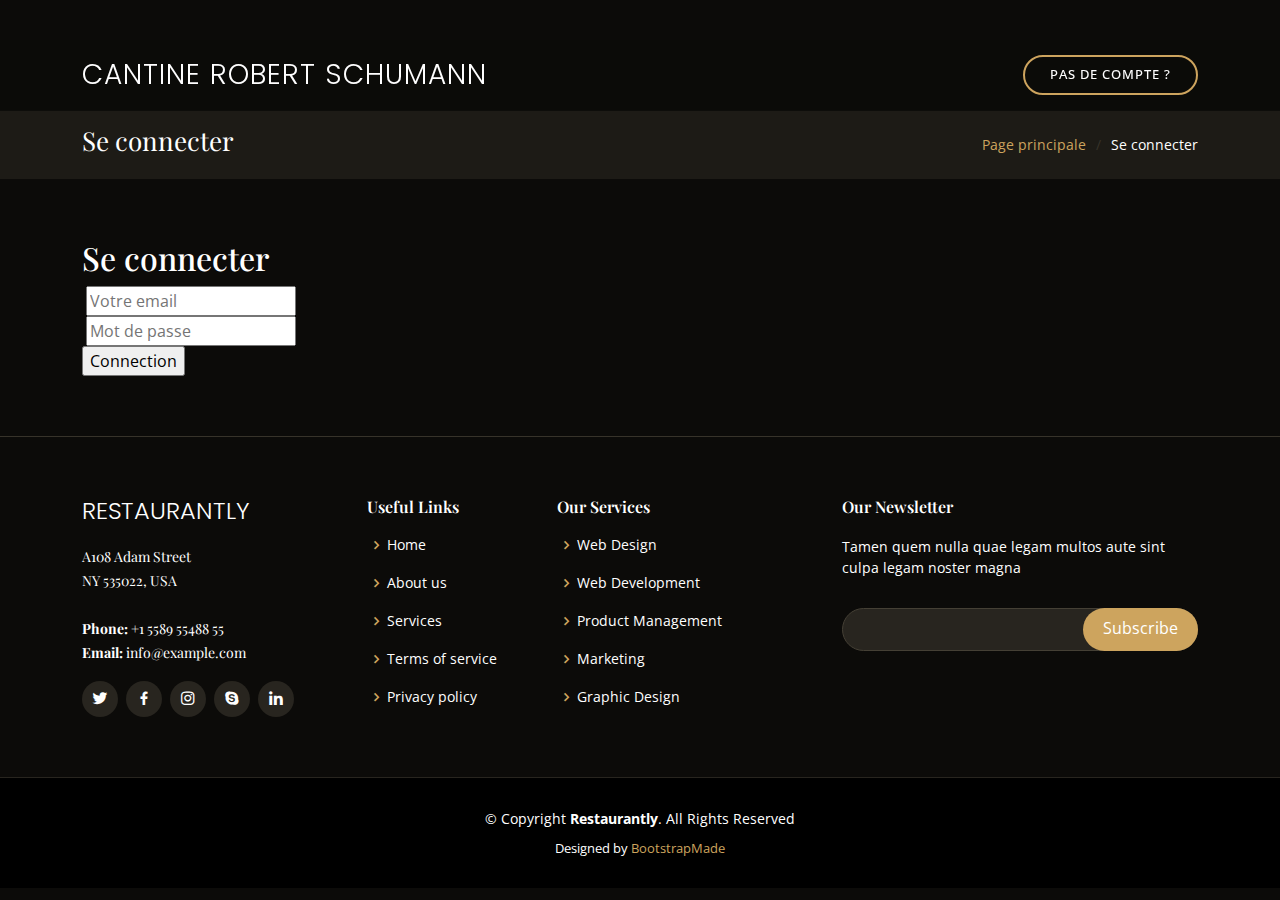
==== commit 37dc1459: "Changement des pages HTML" ====
--- a/connexion.html
+++ b/connexion.html
@@ -1,56 +1,194 @@
 <!DOCTYPE html>
-<html lang="fr">
+<html lang="en">
+
 <head>
-    <meta charset="UTF-8">
-    <meta name="viewport" content="width=device-width, initial-scale=1.0">
-    <meta http-equiv="X-UA-Compatible" content="ie=edge">
-    <title>Connexion</title>
+  <meta charset="utf-8">
+  <meta content="width=device-width, initial-scale=1.0" name="viewport">
 
-    <!-- Font Icon -->
-    <link rel="stylesheet" href="assets/fonts/material-icon/css/material-design-iconic-font.min.css">
+  <title>Connexion</title>
+  <meta content="" name="description">
+  <meta content="" name="keywords">
 
-    <!-- Main css -->
-    <link rel="stylesheet" href="assets/css/style.css">
+  <!-- Favicons -->
+  <link href="assets/img/favicon.png" rel="icon">
+  <link href="assets/img/apple-touch-icon.png" rel="apple-touch-icon">
+
+  <!-- Google Fonts -->
+  <link href="https://fonts.googleapis.com/css?family=Open+Sans:300,300i,400,400i,600,600i,700,700i|Playfair+Display:ital,wght@0,400;0,500;0,600;0,700;1,400;1,500;1,600;1,700|Poppins:300,300i,400,400i,500,500i,600,600i,700,700i" rel="stylesheet">
+
+  <!-- Vendor CSS Files -->
+  <link href="assets/vendor/animate.css/animate.min.css" rel="stylesheet">
+  <link href="assets/vendor/aos/aos.css" rel="stylesheet">
+  <link href="assets/vendor/bootstrap/css/bootstrap.min.css" rel="stylesheet">
+  <link href="assets/vendor/bootstrap-icons/bootstrap-icons.css" rel="stylesheet">
+  <link href="assets/vendor/boxicons/css/boxicons.min.css" rel="stylesheet">
+  <link href="assets/vendor/glightbox/css/glightbox.min.css" rel="stylesheet">
+  <link href="assets/vendor/swiper/swiper-bundle.min.css" rel="stylesheet">
+
+  <!-- Template Main CSS File -->
+  <link href="assets/css/style.css" rel="stylesheet">
+
+  <!-- =======================================================
+  * Template Name: Restaurantly
+  * Updated: Mar 10 2023 with Bootstrap v5.2.3
+  * Template URL: https://bootstrapmade.com/restaurantly-restaurant-template/
+  * Author: BootstrapMade.com
+  * License: https://bootstrapmade.com/license/
+  ======================================================== -->
 </head>
+
 <body>
 
-    <div class="main">
+  <!-- ======= Top Bar ======= -->
+  <div id="topbar" class="d-flex align-items-center fixed-top">
+    <div class="container d-flex justify-content-center justify-content-md-between">
+    </div>
+  </div>
+
+  <!-- ======= Header ======= -->
+  <header id="header" class="fixed-top d-flex align-items-cente">
+    <div class="container-fluid container-xl d-flex align-items-center justify-content-lg-between">
+
+      <h1 class="logo me-auto me-lg-0"><a href="index.html">Cantine Robert Schumann</a></h1>
+      <!-- Uncomment below if you prefer to use an image logo -->
+      <!-- <a href="index.html" class="logo me-auto me-lg-0"><img src="assets/img/logo.png" alt="" class="img-fluid"></a>-->
+
+      <a href="inscription.html" class="book-a-table-btn scrollto d-none d-lg-flex">Pas de compte ?</a>
+
+    </div>
+  </header><!-- End Header -->
+
+  <main id="main">
+    <section class="breadcrumbs">
+      <div class="container">
+
+        <div class="d-flex justify-content-between align-items-center">
+          <h2>Se connecter</h2>
+          <ol>
+            <li><a href="index.html">Page principale</a></li>
+            <li>Se connecter</li>
+          </ol>
+        </div>
+
+      </div>
+    </section>
+
+        <section class="sign-in">
+          <div class="container">
+            <div class="signin-content">
+
+              <div class="signin-form">
+                <h2 class="form-title">Se connecter</h2>
+                <form method="POST" class="register-form" id="login-form">
+                  <div class="form-group">
+                    <label for="your_email"><i class="zmdi zmdi-account material-icons-name"></i></label>
+                    <input type="email" name="your_email" id="your_email" placeholder="Votre email"/>
+                  </div>
+                  <div class="form-group">
+                    <label for="your_pass"><i class="zmdi zmdi-lock"></i></label>
+                    <input type="password" name="your_pass" id="your_pass" placeholder="Mot de passe"/>
+                  </div>
+                  <div class="form-group form-button">
+                    <input type="submit" name="signin" id="signin" class="form-submit" value="Connection"/>
+                  </div>
+                </form>
+
+              </div>
+            </div>
+          </div>
+        </section>
 
 
-        <!-- Sing in  Form -->
-        <section class="sign-in">
-            <div class="container">
-                <div class="signin-content">
-                    <div class="signin-image">
-                        <figure><img src="assets/images/signin-image.jpg" alt="sing up image"></figure>
-                        <a href="inscription.html" class="signup-image-link">Pas de compte ?</a>
-                    </div>
+  </main><!-- End #main -->
 
-                    <div class="signin-form">
-                        <h2 class="form-title">Se connecter</h2>
-                        <form method="POST" class="register-form" id="login-form">
-                            <div class="form-group">
-                                <label for="your_email"><i class="zmdi zmdi-account material-icons-name"></i></label>
-                                <input type="email" name="your_email" id="your_email" placeholder="Votre email"/>
-                            </div>
-                            <div class="form-group">
-                                <label for="your_pass"><i class="zmdi zmdi-lock"></i></label>
-                                <input type="password" name="your_pass" id="your_pass" placeholder="Mot de passe"/>
-                            </div>
-                            <div class="form-group form-button">
-                                <input type="submit" name="signin" id="signin" class="form-submit" value="Connection"/>
-                            </div>
-                        </form>
-                        
-                    </div>
-                </div>
+  <!-- ======= Footer ======= -->
+  <footer id="footer">
+    <div class="footer-top">
+      <div class="container">
+        <div class="row">
+
+          <div class="col-lg-3 col-md-6">
+            <div class="footer-info">
+              <h3>Restaurantly</h3>
+              <p>
+                A108 Adam Street <br>
+                NY 535022, USA<br><br>
+                <strong>Phone:</strong> +1 5589 55488 55<br>
+                <strong>Email:</strong> info@example.com<br>
+              </p>
+              <div class="social-links mt-3">
+                <a href="#" class="twitter"><i class="bx bxl-twitter"></i></a>
+                <a href="#" class="facebook"><i class="bx bxl-facebook"></i></a>
+                <a href="#" class="instagram"><i class="bx bxl-instagram"></i></a>
+                <a href="#" class="google-plus"><i class="bx bxl-skype"></i></a>
+                <a href="#" class="linkedin"><i class="bx bxl-linkedin"></i></a>
+              </div>
             </div>
-        </section>
+          </div>
 
+          <div class="col-lg-2 col-md-6 footer-links">
+            <h4>Useful Links</h4>
+            <ul>
+              <li><i class="bx bx-chevron-right"></i> <a href="#">Home</a></li>
+              <li><i class="bx bx-chevron-right"></i> <a href="#">About us</a></li>
+              <li><i class="bx bx-chevron-right"></i> <a href="#">Services</a></li>
+              <li><i class="bx bx-chevron-right"></i> <a href="#">Terms of service</a></li>
+              <li><i class="bx bx-chevron-right"></i> <a href="#">Privacy policy</a></li>
+            </ul>
+          </div>
+
+          <div class="col-lg-3 col-md-6 footer-links">
+            <h4>Our Services</h4>
+            <ul>
+              <li><i class="bx bx-chevron-right"></i> <a href="#">Web Design</a></li>
+              <li><i class="bx bx-chevron-right"></i> <a href="#">Web Development</a></li>
+              <li><i class="bx bx-chevron-right"></i> <a href="#">Product Management</a></li>
+              <li><i class="bx bx-chevron-right"></i> <a href="#">Marketing</a></li>
+              <li><i class="bx bx-chevron-right"></i> <a href="#">Graphic Design</a></li>
+            </ul>
+          </div>
+
+          <div class="col-lg-4 col-md-6 footer-newsletter">
+            <h4>Our Newsletter</h4>
+            <p>Tamen quem nulla quae legam multos aute sint culpa legam noster magna</p>
+            <form action="" method="post">
+              <input type="email" name="email"><input type="submit" value="Subscribe">
+            </form>
+
+          </div>
+
+        </div>
+      </div>
     </div>
 
-    <!-- JS -->
-    <script src="assets/vendor/jquery/jquery.min.js"></script>
-    <script src="assets/js/main.js"></script>
-</body><!-- This templates was made by Colorlib (https://colorlib.com) -->
+    <div class="container">
+      <div class="copyright">
+        &copy; Copyright <strong><span>Restaurantly</span></strong>. All Rights Reserved
+      </div>
+      <div class="credits">
+        <!-- All the links in the footer should remain intact. -->
+        <!-- You can delete the links only if you purchased the pro version. -->
+        <!-- Licensing information: https://bootstrapmade.com/license/ -->
+        <!-- Purchase the pro version with working PHP/AJAX contact form: https://bootstrapmade.com/restaurantly-restaurant-template/ -->
+        Designed by <a href="https://bootstrapmade.com/">BootstrapMade</a>
+      </div>
+    </div>
+  </footer><!-- End Footer -->
+
+  <div id="preloader"></div>
+  <a href="#" class="back-to-top d-flex align-items-center justify-content-center"><i class="bi bi-arrow-up-short"></i></a>
+
+  <!-- Vendor JS Files -->
+  <script src="assets/vendor/aos/aos.js"></script>
+  <script src="assets/vendor/bootstrap/js/bootstrap.bundle.min.js"></script>
+  <script src="assets/vendor/glightbox/js/glightbox.min.js"></script>
+  <script src="assets/vendor/isotope-layout/isotope.pkgd.min.js"></script>
+  <script src="assets/vendor/swiper/swiper-bundle.min.js"></script>
+  <script src="assets/vendor/php-email-form/validate.js"></script>
+
+  <!-- Template Main JS File -->
+  <script src="assets/js/main.js"></script>
+
+</body>
+
 </html>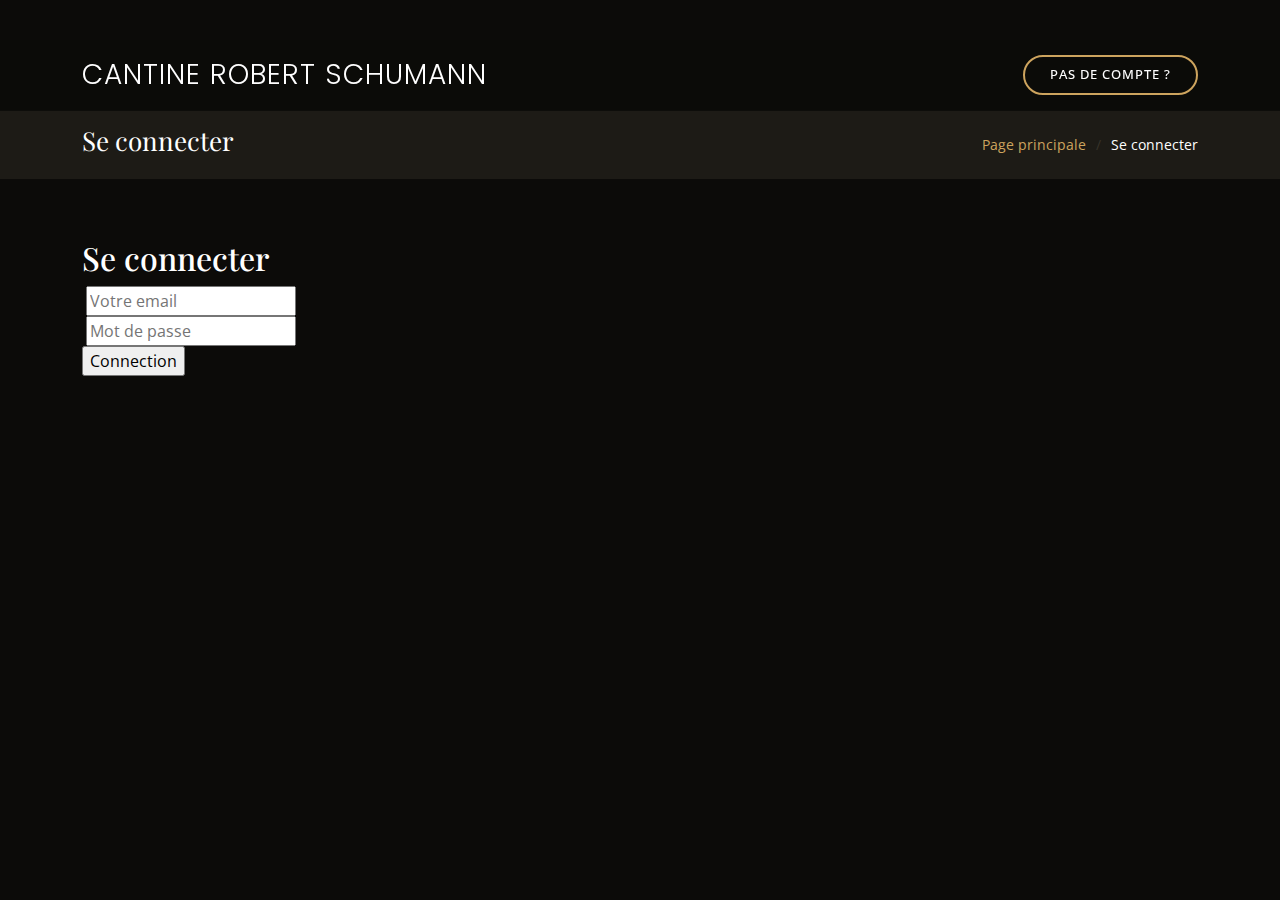
==== commit 8ae419e0: "modification connexion.html" ====
--- a/connexion.html
+++ b/connexion.html
@@ -100,81 +100,6 @@
 
 
   </main><!-- End #main -->
-
-  <!-- ======= Footer ======= -->
-  <footer id="footer">
-    <div class="footer-top">
-      <div class="container">
-        <div class="row">
-
-          <div class="col-lg-3 col-md-6">
-            <div class="footer-info">
-              <h3>Restaurantly</h3>
-              <p>
-                A108 Adam Street <br>
-                NY 535022, USA<br><br>
-                <strong>Phone:</strong> +1 5589 55488 55<br>
-                <strong>Email:</strong> info@example.com<br>
-              </p>
-              <div class="social-links mt-3">
-                <a href="#" class="twitter"><i class="bx bxl-twitter"></i></a>
-                <a href="#" class="facebook"><i class="bx bxl-facebook"></i></a>
-                <a href="#" class="instagram"><i class="bx bxl-instagram"></i></a>
-                <a href="#" class="google-plus"><i class="bx bxl-skype"></i></a>
-                <a href="#" class="linkedin"><i class="bx bxl-linkedin"></i></a>
-              </div>
-            </div>
-          </div>
-
-          <div class="col-lg-2 col-md-6 footer-links">
-            <h4>Useful Links</h4>
-            <ul>
-              <li><i class="bx bx-chevron-right"></i> <a href="#">Home</a></li>
-              <li><i class="bx bx-chevron-right"></i> <a href="#">About us</a></li>
-              <li><i class="bx bx-chevron-right"></i> <a href="#">Services</a></li>
-              <li><i class="bx bx-chevron-right"></i> <a href="#">Terms of service</a></li>
-              <li><i class="bx bx-chevron-right"></i> <a href="#">Privacy policy</a></li>
-            </ul>
-          </div>
-
-          <div class="col-lg-3 col-md-6 footer-links">
-            <h4>Our Services</h4>
-            <ul>
-              <li><i class="bx bx-chevron-right"></i> <a href="#">Web Design</a></li>
-              <li><i class="bx bx-chevron-right"></i> <a href="#">Web Development</a></li>
-              <li><i class="bx bx-chevron-right"></i> <a href="#">Product Management</a></li>
-              <li><i class="bx bx-chevron-right"></i> <a href="#">Marketing</a></li>
-              <li><i class="bx bx-chevron-right"></i> <a href="#">Graphic Design</a></li>
-            </ul>
-          </div>
-
-          <div class="col-lg-4 col-md-6 footer-newsletter">
-            <h4>Our Newsletter</h4>
-            <p>Tamen quem nulla quae legam multos aute sint culpa legam noster magna</p>
-            <form action="" method="post">
-              <input type="email" name="email"><input type="submit" value="Subscribe">
-            </form>
-
-          </div>
-
-        </div>
-      </div>
-    </div>
-
-    <div class="container">
-      <div class="copyright">
-        &copy; Copyright <strong><span>Restaurantly</span></strong>. All Rights Reserved
-      </div>
-      <div class="credits">
-        <!-- All the links in the footer should remain intact. -->
-        <!-- You can delete the links only if you purchased the pro version. -->
-        <!-- Licensing information: https://bootstrapmade.com/license/ -->
-        <!-- Purchase the pro version with working PHP/AJAX contact form: https://bootstrapmade.com/restaurantly-restaurant-template/ -->
-        Designed by <a href="https://bootstrapmade.com/">BootstrapMade</a>
-      </div>
-    </div>
-  </footer><!-- End Footer -->
-
   <div id="preloader"></div>
   <a href="#" class="back-to-top d-flex align-items-center justify-content-center"><i class="bi bi-arrow-up-short"></i></a>
 
